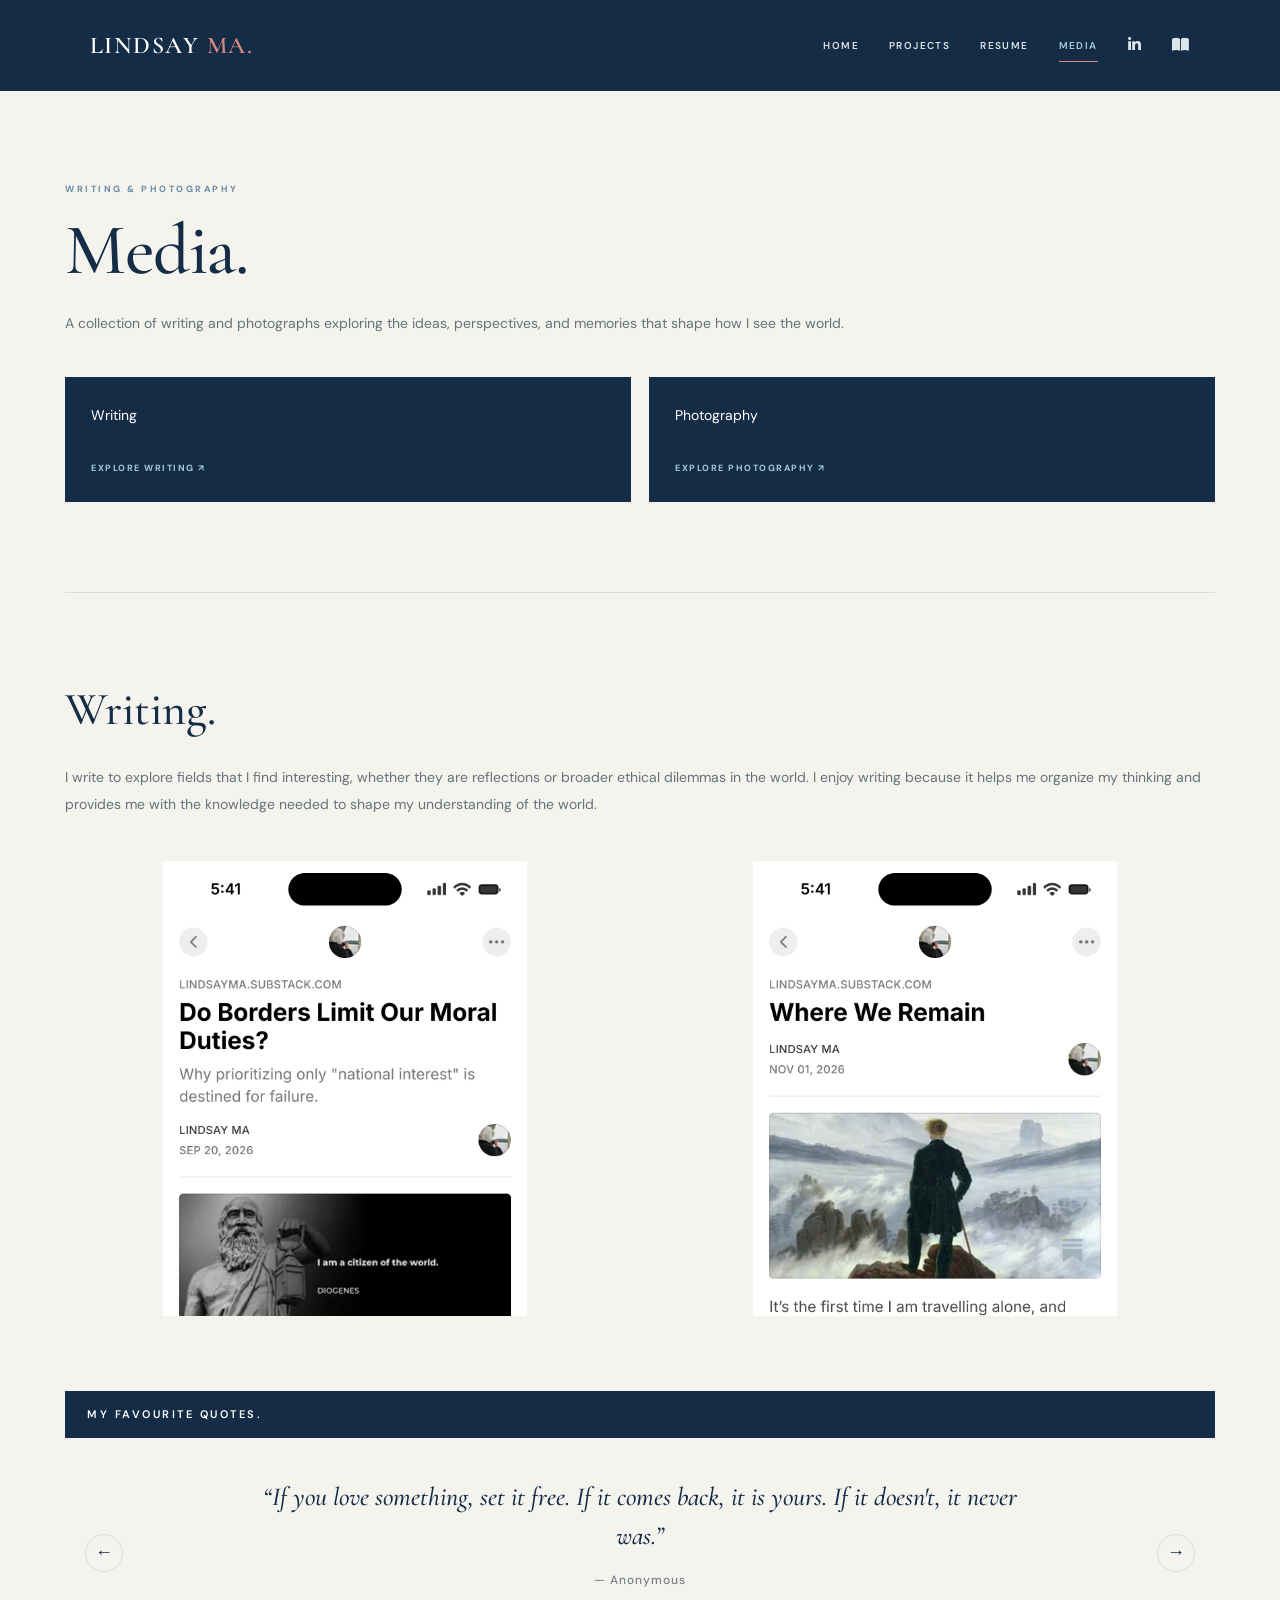
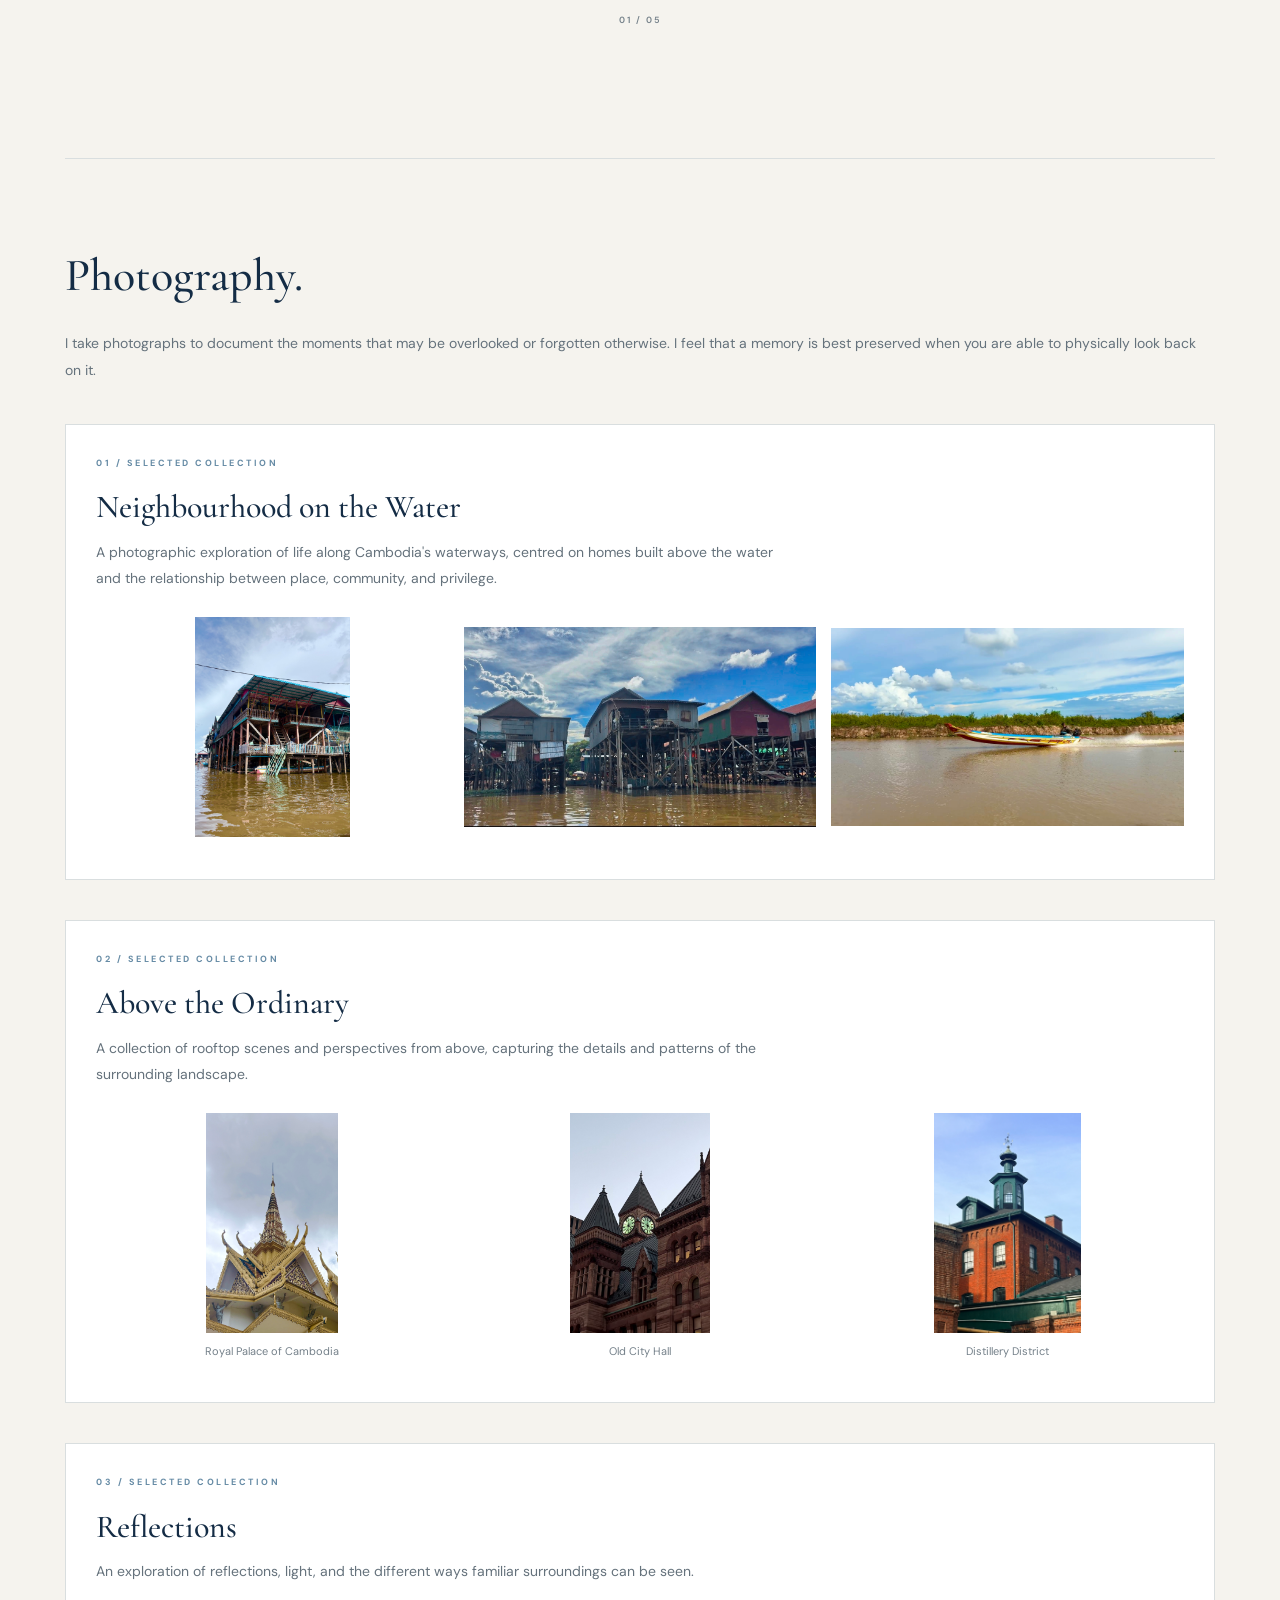
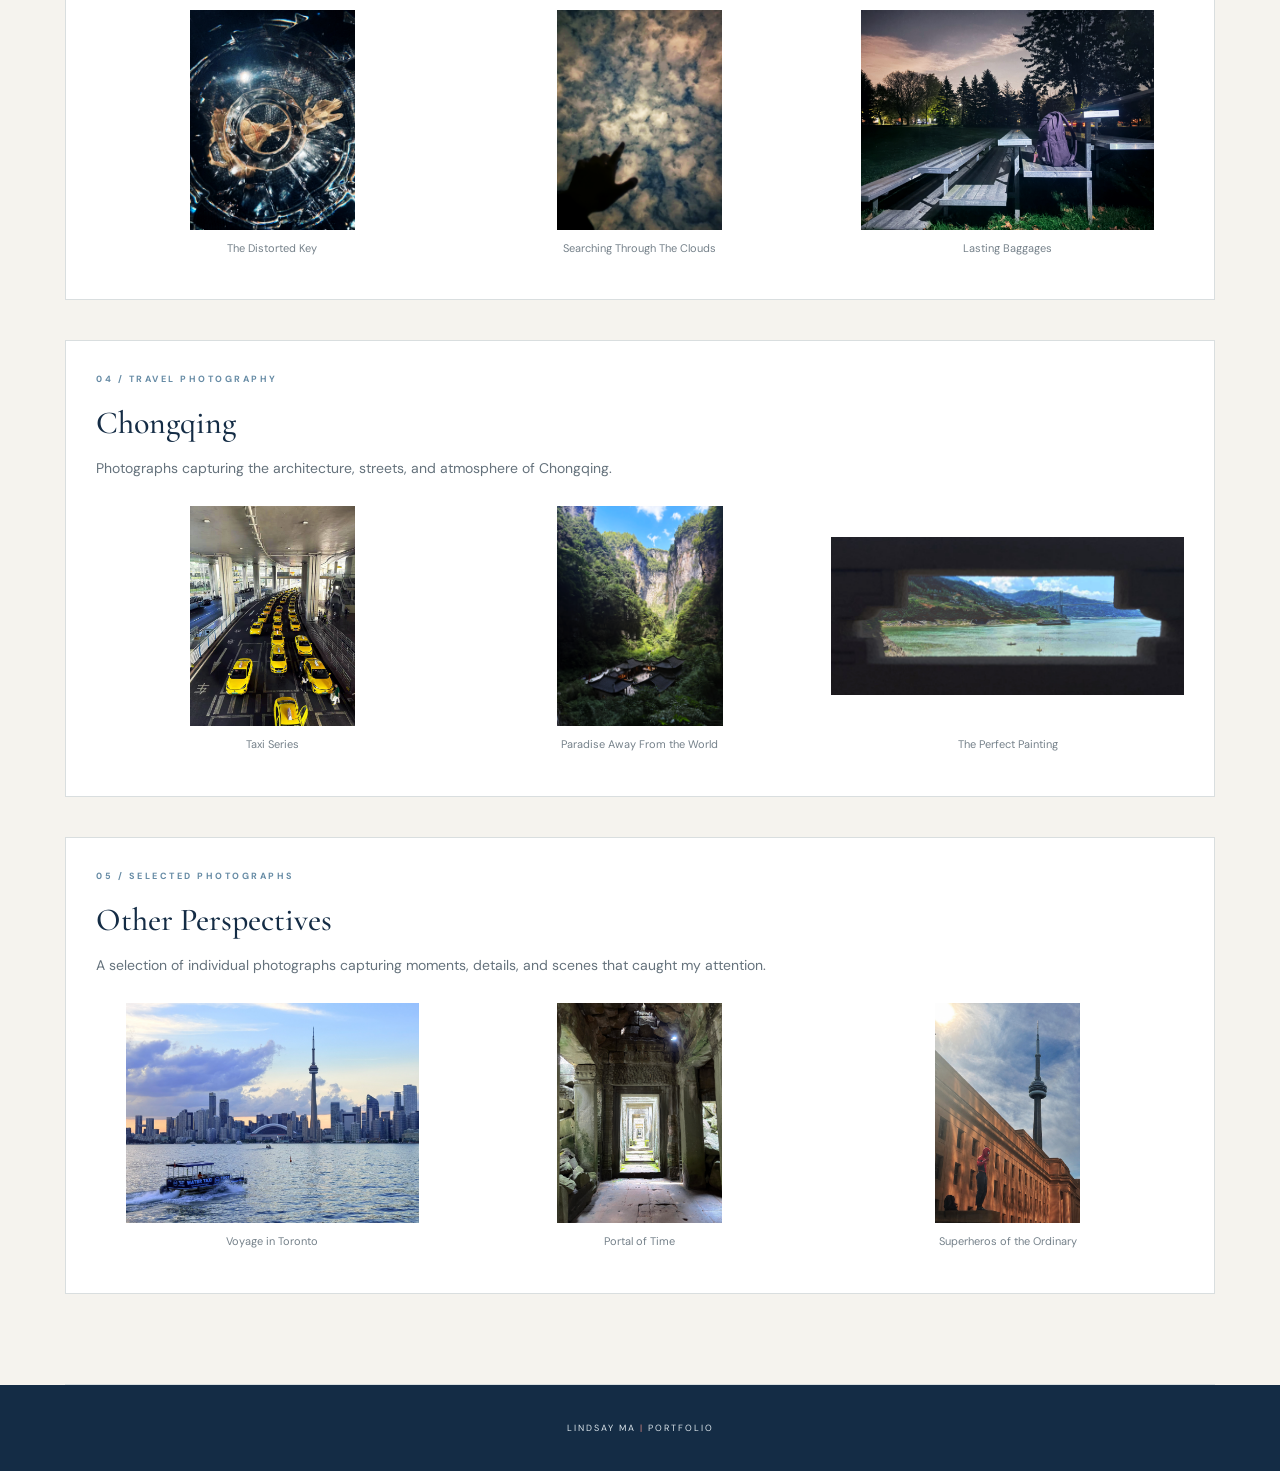
==== media.html @ 2d9e7520 "Update media.html" ====
<!DOCTYPE html>
<html lang="en">
<head>
    <meta charset="UTF-8">
    <meta name="viewport" content="width=device-width, initial-scale=1.0">
    <title>Lindsay Ma | Media</title>
    <link rel="stylesheet" href="style.css">
    <link rel="stylesheet" href="https://cdnjs.cloudflare.com/ajax/libs/font-awesome/6.5.2/css/all.min.css">
</head>

<body>

    <header class="site-header">
        <a class="wordmark" href="index.html">
            LINDSAY <span>MA.</span>
        </a>

        <nav>
            <a href="index.html">Home</a>
            <a href="projects.html">Projects</a>
            <a href="resume.html">Resume</a>
            <a href="media.html" class="active">Media</a>

            <a href="https://www.linkedin.com/in/lindsayma/"
               target="_blank" rel="noopener noreferrer"
               class="social-icon" aria-label="LinkedIn">
                <i class="fa-brands fa-linkedin-in"></i>
            </a>

            <a href="https://lindsayma.substack.com"
               target="_blank" rel="noopener noreferrer"
               class="social-icon" aria-label="Substack">
                <i class="fa-solid fa-book-open"></i>
            </a>
        </nav>
    </header>

    <main>

        <!-- MEDIA INTRODUCTION -->
        <section class="section">
            <p class="eyebrow">WRITING & PHOTOGRAPHY</p>
            <h1>Media.</h1>
            <p>
                A collection of writing and photographs exploring
                the ideas, perspectives, and memories that shape
                how I see the world.
            </p>

            <div class="project-navigation">

                <a href="#writing" class="project-nav-button">
                    Writing
                    <span>EXPLORE WRITING ↗</span>
                </a>

                <a href="#photography" class="project-nav-button">
                    Photography
                    <span>EXPLORE PHOTOGRAPHY ↗</span>
                </a>

            </div>
        </section>

        <!-- WRITING -->
        <section class="section" id="writing">

            <h2>Writing.</h2>
            <p>
                I write to explore fields that I find interesting, whether they are reflections or broader ethical dilemmas in the world. 
                I enjoy writing because it helps me organize my thinking and provides me with the knowledge needed to shape my understanding
                of the world. 
            </p>

            <div class="writing-grid">

                <a href="https://lindsayma.substack.com/p/do-borders-limit-our-moral-duties"
                   class="writing-card"
                   target="_blank"
                   rel="noopener noreferrer">

                    <img src="borders-preview.jpg"
                         alt="Do Borders Limit Our Moral Duties? Substack preview">

                </a>

                <a href="https://lindsayma.substack.com/p/where-we-remain"
                   class="writing-card"
                   target="_blank"
                   rel="noopener noreferrer">

                    <img src="where-we-remain-preview.jpg"
                         alt="Where We Remain Substack preview">

                </a>

            </div>

            <!-- FAVOURITE QUOTES -->
            <div class="quotes-section">

                <div class="quotes-heading">
                    <h3>My favourite quotes.</h3>
                </div>

                <div class="quote-carousel">

                    <button class="quote-arrow" id="prevQuote"
                            aria-label="Previous quote">
                        &#8592;
                    </button>

                    <div class="quote-content">

                        <p class="quote-text" id="quoteText">
                            “If you love something, set it free. If it comes back,
                            it is yours. If it doesn't, it never was.”
                        </p>

                        <p class="quote-author" id="quoteAuthor">
                            — Anonymous
                        </p>

                        <p class="quote-counter" id="quoteCounter">
                            01 / 05
                        </p>

                    </div>

                    <button class="quote-arrow" id="nextQuote"
                            aria-label="Next quote">
                        &#8594;
                    </button>

                </div>

            </div>

        </section>

        <!-- PHOTOGRAPHY -->
        <section class="section" id="photography">

            <h2>Photography.</h2>

            <p>
                I take photographs to document the moments that may be overlooked or forgotten otherwise.
                I feel that a memory is best preserved when you are able to physically look back on it.
            </p>

            <!-- CAMBODIA -->
            <div class="photo-feature">

                <div class="photo-feature-info">
                    <p class="eyebrow">01 / SELECTED COLLECTION</p>
                    <h3>Neighbourhood on the Water</h3>
                    <p>
                        A photographic exploration of life along Cambodia's
                        waterways, centred on homes built above the water and
                        the relationship between place, community, and privilege.
                    </p>
                </div>

                <div class="photo-gallery">
                    <img src="image1.jpg" alt="Cambodia photograph 1">
                    <img src="image2.jpg" alt="Cambodia photograph 2">
                    <img src="image3.jpg" alt="Cambodia photograph 3">
                    <img src="image4.jpg" alt="Cambodia photograph 4">
                </div>

            </div>

            <!-- ROOFTOPS -->
            <div class="photo-feature">

                <div class="photo-feature-info">
                    <p class="eyebrow">02 / SELECTED COLLECTION</p>
                    <h3>Above the Ordinary</h3>
                    <p>
                        A collection of rooftop scenes and perspectives from above,
                        capturing the details and patterns of the surrounding landscape.
                    </p>
                </div>

                <div class="photo-gallery">

                    <div class="photo-item">
                        <img src="image5.jpg" alt="Rooftop photograph 1">
                        <p class="photo-caption">Royal Palace of Cambodia</p>
                    </div>

                    <div class="photo-item">
                        <img src="image6.jpg" alt="Rooftop photograph 2">
                        <p class="photo-caption">Old City Hall</p>
                    </div>

                    <div class="photo-item">
                        <img src="image7.jpg" alt="Rooftop photograph 3">
                        <p class="photo-caption">Distillery District</p>
                    </div>

                </div>
            </div>

            <!-- REFLECTIONS -->
            <div class="photo-feature">

                <div class="photo-feature-info">
                    <p class="eyebrow">03 / SELECTED COLLECTION</p>
                    <h3>Reflections</h3>
                    <p>
                        An exploration of reflections, light, and the different
                        ways familiar surroundings can be seen.
                    </p>
                </div>

                <div class="photo-gallery">

                    <div class="photo-item">
                        <img src="image8.jpg" alt="Reflection photograph 1">
                        <p class="photo-caption">The Distorted Key</p>
                    </div>

                    <div class="photo-item">
                        <img src="image9.jpg" alt="Reflection photograph 2">
                        <p class="photo-caption">Searching Through The Clouds</p>
                    </div>

                    <div class="photo-item">
                        <img src="image10.jpg" alt="Reflection photograph 3">
                        <p class="photo-caption">Lasting Baggages</p>
                    </div>

                    <div class="photo-item">
                        <img src="image11.jpg" alt="Reflection photograph 4">
                        <p class="photo-caption">A Lasting Effect</p>
                    </div>

                </div>
            </div>

            <!-- CHONGQING -->
            <div class="photo-feature">

                <div class="photo-feature-info">
                    <p class="eyebrow">04 / TRAVEL PHOTOGRAPHY</p>
                    <h3>Chongqing</h3>
                    <p>
                        Photographs capturing the architecture, streets,
                        and atmosphere of Chongqing.
                    </p>
                </div>

                <div class="photo-gallery">

                    <div class="photo-item">
                        <img src="image12.jpg" alt="Chongqing photograph 1">
                        <p class="photo-caption">Taxi Series</p>
                    </div>

                    <div class="photo-item">
                        <img src="image13.jpg" alt="Chongqing photograph 2">
                        <p class="photo-caption">Paradise Away From the World</p>
                    </div>

                    <div class="photo-item">
                        <img src="image14.jpg" alt="Chongqing photograph 3">
                        <p class="photo-caption">The Perfect Painting</p>
                    </div>

                    <div class="photo-item">
                        <img src="image15.jpg" alt="Chongqing photograph 4">
                        <p class="photo-caption">Path of Life</p>
                    </div>

                    <div class="photo-item">
                        <img src="image16.jpg" alt="Chongqing photograph 5">
                        <p class="photo-caption">Bridge of Memories</p>
                    </div>

                    <div class="photo-item">
                        <img src="image17.jpg" alt="Chongqing photograph 6">
                        <p class="photo-caption">Staircase of the past</p>
                    </div>

                    <div class="photo-item">
                        <img src="image18.jpg" alt="Chongqing photograph 7">
                        <p class="photo-caption">A Lonely Raft</p>
                    </div>

                </div>
            </div>

            <!-- OTHER PHOTOGRAPHS -->
            <div class="photo-feature">

                <div class="photo-feature-info">
                    <p class="eyebrow">05 / SELECTED PHOTOGRAPHS</p>
                    <h3>Other Perspectives</h3>
                    <p>
                        A selection of individual photographs capturing
                        moments, details, and scenes that caught my attention.
                    </p>
                </div>

                <div class="photo-gallery">

                    <div class="photo-item">
                        <img src="image19.jpg" alt="Selected photograph 1">
                        <p class="photo-caption">Voyage in Toronto</p>
                    </div>

                    <div class="photo-item">
                        <img src="image22.jpg" alt="Selected photograph 2">
                        <p class="photo-caption">Portal of Time</p>
                    </div>

                    <div class="photo-item">
                        <img src="image21.jpg" alt="Selected photograph 3">
                        <p class="photo-caption">Superheros of the Ordinary</p>
                    </div>

                    <div class="photo-item">
                        <img src="image20.jpg" alt="Selected photograph 4">
                        <p class="photo-caption">Nights in Tianjin</p>
                    </div>

                    <div class="photo-item">
                        <img src="image24.jpg" alt="Selected photograph 5">
                        <p class="photo-caption">Travelling Through the Times</p>
                    </div>

                    <div class="photo-item">
                        <img src="image23.jpg" alt="Selected photograph 6">
                        <p class="photo-caption">Geese Trio</p>
                    </div>

                </div>
            </div>

        </section>

    </main>

    <footer>
        <p>LINDSAY MA <span> | </span> PORTFOLIO</p>
    </footer>

    <!-- QUOTE CAROUSEL SCRIPT -->
    <script>
    document.addEventListener("DOMContentLoaded", function () {

        const quotes = [
            {
                text: "“If you love something, set it free. If it comes back, it is yours. If it doesn't, it never was.”",
                author: "Anonymous"
            },
            {
                text: "“And once the storm is over, you won't remember how you made it through, how you managed to survive. You won't even be sure, in fact, whether the storm is really over. But one thing is certain. When you come out of the storm, you won't be the same person who walked in. That's what this storm's all about.”",
                author: "Haruki Murakami, Kafka on the Shore"
            },
            {
                text: "“In the midst of winter, I found there was, within me, an invincible summer.”",
                author: "Albert Camus, Return to Tipasa"
            },
            {
                text: "“It is not death that a man should fear, but he should fear never beginning to live.”",
                author: "George Long, The Philosophy of Antoninus"
            },
            {
                text: "“Had he not read so many books, had he not seen the wider world, he might have been like his father and brother—content to toil and live quietly on this land, perhaps even feeling satisfied and happy.”",
                author: "Lu Yao, The Ordinary World"
            }
        ];

        let currentQuote = 0;

        const quoteText = document.getElementById("quoteText");
        const quoteAuthor = document.getElementById("quoteAuthor");
        const quoteCounter = document.getElementById("quoteCounter");

        const prevButton = document.getElementById("prevQuote");
        const nextButton = document.getElementById("nextQuote");

        function showQuote() {
            quoteText.textContent = quotes[currentQuote].text;
            quoteAuthor.textContent = "— " + quotes[currentQuote].author;

            quoteCounter.textContent =
                String(currentQuote + 1).padStart(2, "0") +
                " / " +
                String(quotes.length).padStart(2, "0");
        }

        prevButton.addEventListener("click", function () {
            currentQuote = (currentQuote - 1 + quotes.length) % quotes.length;
            showQuote();
        });

        nextButton.addEventListener("click", function () {
            currentQuote = (currentQuote + 1) % quotes.length;
            showQuote();
        });

        showQuote();

    });
    </script>

</body>
</html>
---- style.css ----
/* FONTS */
@import url('https://fonts.googleapis.com/css2?family=Cormorant+Garamond:wght@400;500;600&family=DM+Sans:wght@400;500;600;700&display=swap');

/* =========================================
   LINDSAY MA — PERSONAL PORTFOLIO
   Editorial coastal colour palette
========================================= */

/* COLOUR PALETTE */
:root {
    --navy: #142c45;
    --navy-light: #203e59;
    --azure: #a9c9dc;
    --azure-light: #e5eff4;
    --coral: #d98783;
    --coral-light: #f3e3df;

    --ivory: #f5f3ee;
    --paper: #ffffff;
    --text: #293744;
    --muted: #75818a;
    --line: #d9dedf;

    --heading-font: "Cormorant Garamond", Georgia, serif;
    --body-font: "DM Sans", Arial, sans-serif;
}

/* =========================================
   GENERAL
========================================= */

* {
    box-sizing: border-box;
}

html {
    scroll-behavior: smooth;
}

body {
    margin: 0;
    background: var(--ivory);
    color: var(--text);
    font-family: var(--body-font);
    font-size: 14px;
    line-height: 1.8;
    -webkit-font-smoothing: antialiased;
}

a {
    color: inherit;
    text-decoration: none;
}

img {
    max-width: 100%;
}

h1,
h2,
h3,
h4 {
    color: var(--navy);
    font-family: var(--heading-font);
    font-weight: 500;
}

p {
    margin-top: 0;
}

/* =========================================
   HEADER & NAVIGATION
========================================= */

.site-header {
    width: 100%;
    padding: 24px 7%;
    display: flex;
    justify-content: space-between;
    align-items: center;
    gap: 30px;
    background: var(--navy);
    color: var(--paper);
}

.wordmark {
    font-family: var(--heading-font);
    font-size: 24px;
    font-weight: 600;
    letter-spacing: 1.5px;
    white-space: nowrap;
}

.wordmark span {
    color: var(--coral);
}

nav {
    display: flex;
    align-items: center;
    flex-wrap: wrap;
    gap: 30px;
}

nav > a {
    position: relative;
    color: #dce5eb;
    font-size: 10px;
    font-weight: 600;
    letter-spacing: 1.4px;
    text-transform: uppercase;
    transition: color 0.2s ease;
}

nav > a:not(.social-icon)::after {
    content: "";
    position: absolute;
    left: 0;
    bottom: -7px;
    width: 0;
    height: 1px;
    background: var(--coral);
    transition: width 0.25s ease;
}

nav > a:hover,
nav > a.active {
    color: var(--azure);
}

nav > a:hover::after,
nav > a.active::after {
    width: 100%;
}

/* HEADER SOCIAL ICONS */

nav .social-icon {
    color: #dce5eb;
    font-size: 15px;
    transition: color 0.2s ease;
}

nav .social-icon:hover {
    color: var(--coral);
}

/* =========================================
   MAIN CONTENT
========================================= */

main {
    width: 100%;
    max-width: 1400px;
    margin: 0 auto;
    padding: 0 65px;
}

.section {
    padding: 90px 0;
    border-bottom: 1px solid var(--line);
    scroll-margin-top: 25px;
}

.eyebrow {
    margin-bottom: 17px;
    color: #668ba5;
    font-family: var(--body-font);
    font-size: 9px;
    font-weight: 700;
    letter-spacing: 2.5px;
    text-transform: uppercase;
}

h1 {
    margin: 0 0 22px;
    font-size: clamp(48px, 6vw, 72px);
    line-height: 1.02;
    letter-spacing: -1.5px;
}

h2 {
    margin: 0 0 28px;
    font-size: clamp(35px, 4vw, 46px);
    line-height: 1.15;
}

h3 {
    margin-top: 0;
    font-size: 29px;
    line-height: 1.2;
}

h4 {
    margin: 0 0 10px;
    font-size: 22px;
}

/* FULL-WIDTH SECTION PARAGRAPHS */

.section > p:not(.eyebrow) {
    max-width: none;
    width: 100%;
    color: #65727c;
    line-height: 1.95;
}

/* =========================================
   HOMEPAGE INTRODUCTION
========================================= */

#about {
    padding: 120px 0;
}

.profile-layout {
    display: grid;
    grid-template-columns: 245px 1fr;
    align-items: center;
    gap: 75px;
}

.profile-photo {
    display: block;
    width: 100%;
    max-width: 225px;
    aspect-ratio: 1;
    object-fit: cover;
    border-radius: 50%;
    filter: saturate(85%);
}

.about-copy h1 {
    margin-bottom: 20px;
}

.about-copy p:not(.eyebrow) {
    max-width: 100%;
    color: #65727c;
    font-size: 14px;
    line-height: 2;
}

/* SOCIAL LINKS */

.social-links {
    display: flex;
    flex-wrap: wrap;
    gap: 28px;
    margin-top: 30px;
    font-size: 10px;
    font-weight: 700;
    letter-spacing: 1.2px;
    text-transform: uppercase;
}

.social-links a {
    padding-bottom: 5px;
    border-bottom: 1px solid var(--coral);
    transition: color 0.2s ease;
}

.social-links a:hover {
    color: #b96865;
}

/* =========================================
   HOMEPAGE EXPLORE SECTION
========================================= */

.explore-section {
    padding: 75px 0 110px;
}

.explore-section h2 {
    margin-bottom: 38px;
}

.explore-grid {
    display: grid;
    grid-template-columns: repeat(3, minmax(0, 1fr));
    gap: 20px;
}

.explore-card {
    display: flex;
    flex-direction: column;
    min-height: 235px;
    padding: 30px;
    background: var(--paper);
    border-top: 3px solid var(--azure);
    transition: transform 0.25s ease,
                border-color 0.25s ease;
}

.explore-card:hover {
    transform: translateY(-5px);
    border-color: var(--coral);
}

.card-number {
    color: #7899ad;
    font-size: 10px;
    font-weight: 700;
    letter-spacing: 1.5px;
}

.explore-card h3 {
    margin: 20px 0 10px;
    font-size: 29px;
}

.explore-card p {
    margin: 0;
    color: var(--muted);
    font-size: 12px;
    line-height: 1.9;
}

.explore-link {
    display: inline-block;
    margin-top: auto;
    padding-top: 22px;
    color: #668ba5;
    font-size: 9px;
    font-weight: 700;
    letter-spacing: 1.5px;
    text-transform: uppercase;
}

.explore-link span {
    margin-left: 6px;
}

/* =========================================
   ENTRIES & EXPERIENCE
========================================= */

.subheading {
    margin: 55px 0 20px;
    color: #668ba5;
    font-family: var(--body-font);
    font-size: 10px;
    font-weight: 700;
    letter-spacing: 2px;
    text-transform: uppercase;
}

.entry {
    display: grid;
    grid-template-columns: 205px 1fr;
    gap: 45px;
    padding: 28px 0;
    border-top: 1px solid var(--line);
}

.entry-meta {
    color: var(--muted);
    font-size: 11px;
    line-height: 1.9;
}

.entry-meta span {
    display: block;
    margin-top: 6px;
    color: var(--navy);
    font-weight: 600;
}

.entry p {
    max-width: 680px;
    margin-bottom: 0;
    color: #64717b;
    font-size: 13px;
    line-height: 1.95;
}

.gold-text {
    color: #668ba5;
}

/* =========================================
   SIMPLE LISTS
========================================= */

.simple-list > div {
    display: grid;
    grid-template-columns: 145px 1fr;
    gap: 30px;
    padding: 22px 0;
    border-top: 1px solid var(--line);
}

.simple-list span {
    padding-top: 4px;
    color: #668ba5;
    font-size: 11px;
    letter-spacing: 0.5px;
}

.simple-list p {
    margin: 0;
    color: #414f5b;
    font-size: 14px;
}

/* =========================================
   WRITING & SUBSTACK
========================================= */

.writing-grid {
    display: grid;
    grid-template-columns: repeat(2, minmax(0, 1fr));
    gap: 30px;
    margin-top: 42px;
}

.writing-card {
    display: block;
    overflow: hidden;
    background: transparent;
    border: none;
    box-shadow: none;
    transition: transform 0.25s ease;
}

.writing-card:hover {
    transform: translateY(-4px);
}

/* SMALLER, CENTRED SUBSTACK PREVIEW IMAGES */

.writing-card img {
    display: block;
    width: 65%;
    height: auto;
    max-height: none;
    margin: 0 auto;
    aspect-ratio: auto;
    object-fit: initial;
    border: none;
    box-shadow: none;
}

/* =========================================
   PHOTOGRAPHY COLLECTIONS
========================================= */

/* LARGE BOX AROUND EACH COLLECTION */

.photo-feature {
    display: flex;
    flex-direction: column;
    gap: 25px;
    margin-top: 40px;
    padding: 30px;
    background: var(--paper);
    border: 1px solid var(--line);
}

.photo-feature-info {
    max-width: 750px;
}

.photo-feature-info h3 {
    margin: 8px 0 12px;
    font-size: 32px;
}

.photo-feature-info p:last-child {
    max-width: 680px;
    margin-bottom: 0;
    color: #65727c;
    line-height: 1.9;
}

/* HORIZONTAL PHOTO GALLERIES */

.photo-gallery {
    display: flex;
    flex-direction: row;
    flex-wrap: nowrap;
    align-items: flex-start;
    gap: 15px;
    width: 100%;
    min-width: 0;
    overflow-x: auto;
    overflow-y: hidden;
    padding: 0 0 12px;
    -webkit-overflow-scrolling: touch;
    overscroll-behavior-x: contain;
}

/* PHOTOS WITHOUT CAPTIONS */

.photo-gallery > img {
    display: block;
    flex: 0 0 calc((100% - 30px) / 3);
    width: calc((100% - 30px) / 3);
    height: 220px;
    max-width: none;
    object-fit: contain;
    background: transparent;
    border: none;
    box-shadow: none;
}

/* INDIVIDUAL PHOTOS WITH CAPTIONS */

.photo-item {
    display: flex;
    flex-direction: column;
    flex: 0 0 calc((100% - 30px) / 3);
    min-width: 0;
    gap: 10px;
    padding: 0;
    margin: 0;
    background: transparent;
    border: none;
    box-shadow: none;
}

.photo-item img {
    display: block;
    width: 100%;
    height: 220px;
    max-width: none;
    object-fit: contain;
    background: transparent;
    border: none;
    box-shadow: none;
}

.photo-caption {
    margin: 0;
    padding: 0;
    color: var(--muted);
    font-family: var(--body-font);
    font-size: 11px;
    line-height: 1.6;
    text-align: center;
}

/* GALLERY SCROLLBAR */

.photo-gallery::-webkit-scrollbar {
    height: 5px;
}

.photo-gallery::-webkit-scrollbar-thumb {
    background: var(--azure);
    border-radius: 10px;
}

.photo-gallery::-webkit-scrollbar-track {
    background: transparent;
}

/* TABLET */

@media (max-width: 750px) {

    .photo-gallery > img,
    .photo-item img {
        height: 180px;
    }
}

/* SMALL PHONES */

@media (max-width: 450px) {

    .photo-feature-info h3 {
        font-size: 27px;
    }

    .photo-gallery > img,
    .photo-item img {
        height: 145px;
    }
}

/* =========================================
   RESUME ACCORDION
========================================= */

.resume-accordion {
    display: flex;
    flex-direction: column;
    gap: 12px;
    padding-top: 20px;
}

.resume-item {
    overflow: hidden;
    background: var(--paper);
    border: 1px solid var(--line);
    transition: border-color 0.2s ease;
}

.resume-item:hover,
.resume-item[open] {
    border-color: var(--azure);
}

.resume-item summary {
    display: flex;
    align-items: center;
    gap: 25px;
    padding: 30px;
    cursor: pointer;
    list-style: none;
}

.resume-item summary::-webkit-details-marker {
    display: none;
}

.resume-number {
    color: #7899ad;
    font-size: 11px;
    font-weight: 700;
    letter-spacing: 1.5px;
}

.resume-heading {
    flex: 1;
    color: var(--navy);
    font-family: var(--heading-font);
    font-size: 27px;
    font-weight: 500;
}

.resume-toggle {
    display: flex;
    align-items: center;
    justify-content: center;
    width: 34px;
    height: 34px;
    border: 1px solid var(--line);
    border-radius: 50%;
    color: var(--navy);
    font-size: 21px;
    font-weight: 300;
    transition: transform 0.25s ease,
                background 0.2s ease;
}

.resume-item[open] .resume-toggle {
    transform: rotate(45deg);
    background: var(--azure-light);
}

.resume-content {
    padding: 0 30px 25px;
}

.resume-content .entry:first-child {
    border-top: 1px solid var(--line);
}

/* =========================================
   ECO SENTIER
========================================= */

.eco-section {
    padding-bottom: 140px;
}

.eco-image-grid {
    display: grid;
    grid-template-columns: repeat(2, minmax(0, 1fr));
    align-items: start;
    gap: 20px;
    width: 100%;
    max-width: 850px;
    margin: 35px auto 55px;
}

.eco-image-right {
    display: flex;
    flex-direction: column;
    gap: 15px;
    min-width: 0;
}

.eco-image-slot {
    width: 100%;
    height: auto;
    overflow: visible;
}

.eco-image-slot img {
    display: block;
    width: 100%;
    height: auto;
    max-width: 100%;
}

.eco-section .eco-subsection,
#magna-pitch .eco-subsection {
    border-top: none;
}

/* ECO SENTIER INSTAGRAM BUTTON */

.eco-instagram-button {
    display: flex;
    align-items: center;
    gap: 15px;
    width: 100%;
    padding: 14px 17px;
    background: var(--navy);
    color: var(--paper);
    border: 1px solid var(--navy);
    transition: background 0.2s ease;
}

.eco-instagram-button:hover {
    background: var(--navy-light);
}

.eco-instagram-button img {
    flex-shrink: 0;
    width: 48px;
    height: 48px;
    border-radius: 50%;
    object-fit: cover;
}

.instagram-button-text {
    display: flex;
    flex-direction: column;
    gap: 2px;
}

.instagram-button-text strong {
    font-size: 12px;
    font-weight: 600;
}

.instagram-button-text small {
    color: #c6d6e0;
    font-size: 10px;
}

.instagram-arrow {
    margin-left: auto;
    color: var(--coral);
    font-size: 20px;
}

/* =========================================
   PROJECT NAVIGATION
========================================= */

.project-navigation {
    display: grid;
    grid-template-columns: repeat(2, minmax(0, 1fr));
    gap: 18px;
    margin-top: 40px;
}

.project-nav-button {
    display: flex;
    flex-direction: column;
    justify-content: space-between;
    min-height: 125px;
    padding: 25px;
    background: var(--navy);
    color: var(--paper);
    border: 1px solid var(--navy);
    transition: background 0.25s ease,
                border-color 0.25s ease;
}

.project-nav-button:hover {
    background: var(--navy-light);
    border-color: var(--coral);
}

.project-nav-button span {
    margin-top: 15px;
    color: var(--azure);
    font-size: 9px;
    font-weight: 700;
    letter-spacing: 1.5px;
}

/* =========================================
   PROJECT HIGHLIGHTS
========================================= */

.project-highlight {
    display: flex;
    flex-wrap: wrap;
    align-items: baseline;
    gap: 10px 15px;
    margin-top: 35px;
    padding: 25px 0;
    border-top: 1px solid var(--line);
    border-bottom: 1px solid var(--line);
}

.project-stat {
    color: #668ba5;
    font-family: var(--heading-font);
    font-size: 34px;
}

.project-stat-label {
    margin-right: 25px;
    color: var(--muted);
    font-size: 12px;
}

/* =========================================
   PROJECT PRESENTATION
========================================= */

.presentation-section {
    margin: 45px 0 65px;
}

.presentation-section h3 {
    margin-bottom: 25px;
    font-size: 28px;
}

.presentation-container {
    width: 100%;
    height: 850px;
    background: var(--paper);
    border: 1px solid var(--line);
}

.presentation-frame {
    display: block;
    width: 100%;
    height: 100%;
    border: none;
}

#magna-pitch .presentation-container {
    height: 750px;
}

/* =========================================
   FOOTER
========================================= */

footer {
    width: 100%;
    margin: 0;
    padding: 35px 15px;
    background: var(--navy);
    color: #dce5eb;
    text-align: center;
    font-size: 9px;
    letter-spacing: 2px;
}

footer p {
    margin: 0;
}

footer span {
    color: var(--coral);
}

/* =========================================
   TABLET & MOBILE
========================================= */

@media (max-width: 850px) {

    .site-header {
        padding: 23px 30px;
    }

    nav {
        gap: 18px;
    }

    main {
        padding: 0 35px;
    }

    .profile-layout {
        grid-template-columns: 190px 1fr;
        gap: 40px;
    }

    .explore-grid {
        gap: 12px;
    }

    .explore-card {
        padding: 22px;
    }

    .entry {
        grid-template-columns: 165px 1fr;
        gap: 25px;
    }
}

@media (max-width: 750px) {

    .site-header {
        padding: 24px 25px;
        align-items: flex-start;
        flex-direction: column;
        gap: 20px;
    }

    nav {
        gap: 15px 20px;
    }

    main {
        padding: 0 25px;
    }

    .section {
        padding: 65px 0;
    }

    #about {
        padding: 75px 0;
    }

    .profile-layout {
        grid-template-columns: 130px 1fr;
        gap: 28px;
        align-items: start;
    }

    .profile-photo {
        max-width: 130px;
    }

    h1 {
        font-size: 43px;
    }

    h2 {
        font-size: 34px;
    }

    .entry {
        grid-template-columns: 1fr;
        gap: 10px;
    }

    .simple-list > div {
        grid-template-columns: 100px 1fr;
        gap: 15px;
    }

    .writing-grid,
    .explore-grid {
        grid-template-columns: 1fr;
    }

    .resume-accordion {
        gap: 12px;
    }

    .resume-item summary {
        padding: 24px 20px;
        gap: 15px;
    }

    .resume-heading {
        font-size: 23px;
    }

    .resume-content {
        padding: 0 20px 20px;
    }

    .resume-content .entry {
        grid-template-columns: 1fr;
        gap: 12px;
    }

    .presentation-container {
        height: 600px;
    }
}

/* =========================================
   SMALL PHONES
========================================= */

@media (max-width: 450px) {

    .site-header {
        padding: 22px 20px;
    }

    nav {
        gap: 14px 17px;
    }

    nav > a {
        font-size: 9px;
    }

    main {
        padding: 0 20px;
    }

    .profile-layout {
        grid-template-columns: 1fr;
        gap: 25px;
    }

    .profile-photo {
        max-width: 150px;
    }

    h1 {
        font-size: 42px;
    }

    h2 {
        font-size: 32px;
    }

    .resume-item summary {
        padding: 22px 16px;
    }

    .resume-heading {
        font-size: 20px;
    }

    .resume-content {
        padding: 0 16px 18px;
    }

    .project-stat {
        font-size: 27px;
    }

    .eco-image-grid {
        grid-template-columns: 1fr;
        gap: 12px;
    }

    .eco-image-right {
        gap: 12px;
    }

    .eco-instagram-button {
        gap: 9px;
        padding: 10px;
    }

    .eco-instagram-button img {
        width: 38px;
        height: 38px;
    }

    .project-navigation {
        grid-template-columns: 1fr;
    }

    .photo-feature-info h3 {
        font-size: 27px;
    }
}

/* =========================================
   FAVOURITE QUOTES
========================================= */

.quotes-section {
    margin-top: 75px;
}

.quotes-heading {
    width: 100%;
    padding: 17px 22px;
    background: var(--navy);
}

.quotes-heading h3 {
    margin: 0;
    color: var(--paper);
    font-family: var(--body-font);
    font-size: 11px;
    font-weight: 600;
    letter-spacing: 2.5px;
    text-transform: uppercase;
}

.quote-carousel {
    display: flex;
    align-items: center;
    justify-content: space-between;
    gap: 25px;
    min-height: 230px;
    padding: 35px 20px;
}

.quote-content {
    display: flex;
    flex: 1;
    flex-direction: column;
    align-items: center;
    justify-content: center;
    text-align: center;
}

.quote-text {
    max-width: 780px;
    margin: 0;
    color: var(--navy);
    font-family: var(--heading-font);
    font-size: clamp(19px, 2.2vw, 26px);
    font-weight: 500;
    line-height: 1.5;
    font-style: italic;
}

.quote-author {
    display: block;
    visibility: visible;
    opacity: 1;
    margin: 16px 0 0;
    color: var(--muted);
    font-family: var(--body-font);
    font-size: 12px;
    font-weight: 500;
    letter-spacing: 1px;
    line-height: 1.6;
    text-align: center;
}

.quote-counter {
    margin: 22px 0 0;
    color: var(--muted);
    font-family: var(--body-font);
    font-size: 9px;
    font-weight: 600;
    letter-spacing: 2px;
}

.quote-arrow {
    display: flex;
    flex-shrink: 0;
    align-items: center;
    justify-content: center;
    width: 38px;
    height: 38px;
    padding: 0;
    background: transparent;
    color: var(--navy);
    border: 1px solid var(--line);
    border-radius: 50%;
    font-size: 18px;
    cursor: pointer;
    transition: background 0.2s ease,
                color 0.2s ease,
                border-color 0.2s ease;
}

.quote-arrow:hover {
    background: var(--navy);
    color: var(--paper);
    border-color: var(--navy);
}

/* MOBILE QUOTE LAYOUT */

@media (max-width: 450px) {

    .quotes-section {
        margin-top: 55px;
    }

    .quote-carousel {
        gap: 12px;
        min-height: 210px;
        padding: 25px 0;
    }

    .quote-arrow {
        width: 32px;
        height: 32px;
    }

    .quote-text {
        font-size: 19px;
    }
}

/* =========================================
   FULL-WIDTH TORONTO SKYLINE EXPLORE SECTION
========================================= */

.explore-section {
    position: relative;
    isolation: isolate;

    /* Break completely out of main's padding */
    left: 50%;
    transform: translateX(-50%);
    width: 100vw;
    max-width: none;

    /* Let the cards determine the section height */
    min-height: 0;
    margin: 0;
    padding: 75px 7% 55px;

    /* Use the photo as a background, not an oversized image element */
    background-color: #10283e;
    background-image:
        linear-gradient(
            to bottom,
            rgba(10, 27, 43, 0.02) 0%,
            rgba(10, 27, 43, 0.08) 30%,
            rgba(10, 27, 43, 0.40) 55%,
            rgba(10, 27, 43, 0.82) 78%,
            #10283e 100%
        ),
        url("skyline.jpg");
    background-size: cover;
    background-position: center 45%;
    background-repeat: no-repeat;
}

/* Hide the old image and overlay elements */
.explore-background,
.explore-overlay {
    display: none;
}

/* Content */
.explore-content {
    position: relative;
    z-index: 2;
    width: 100%;
    max-width: 1350px;
    margin: 0 auto;
}

.explore-section .eyebrow {
    color: #ffffff;
}

.explore-section h2 {
    color: #ffffff;
    margin-bottom: 30px;
}

.explore-section .explore-grid {
    margin-top: 30px;
}

.explore-section .explore-card {
    background: #f8f7f4;
}

/* Mobile */
@media (max-width: 750px) {
    .explore-section {
        padding: 65px 7% 45px;
    }

    .explore-section .explore-grid {
        margin-top: 25px;
    }
}
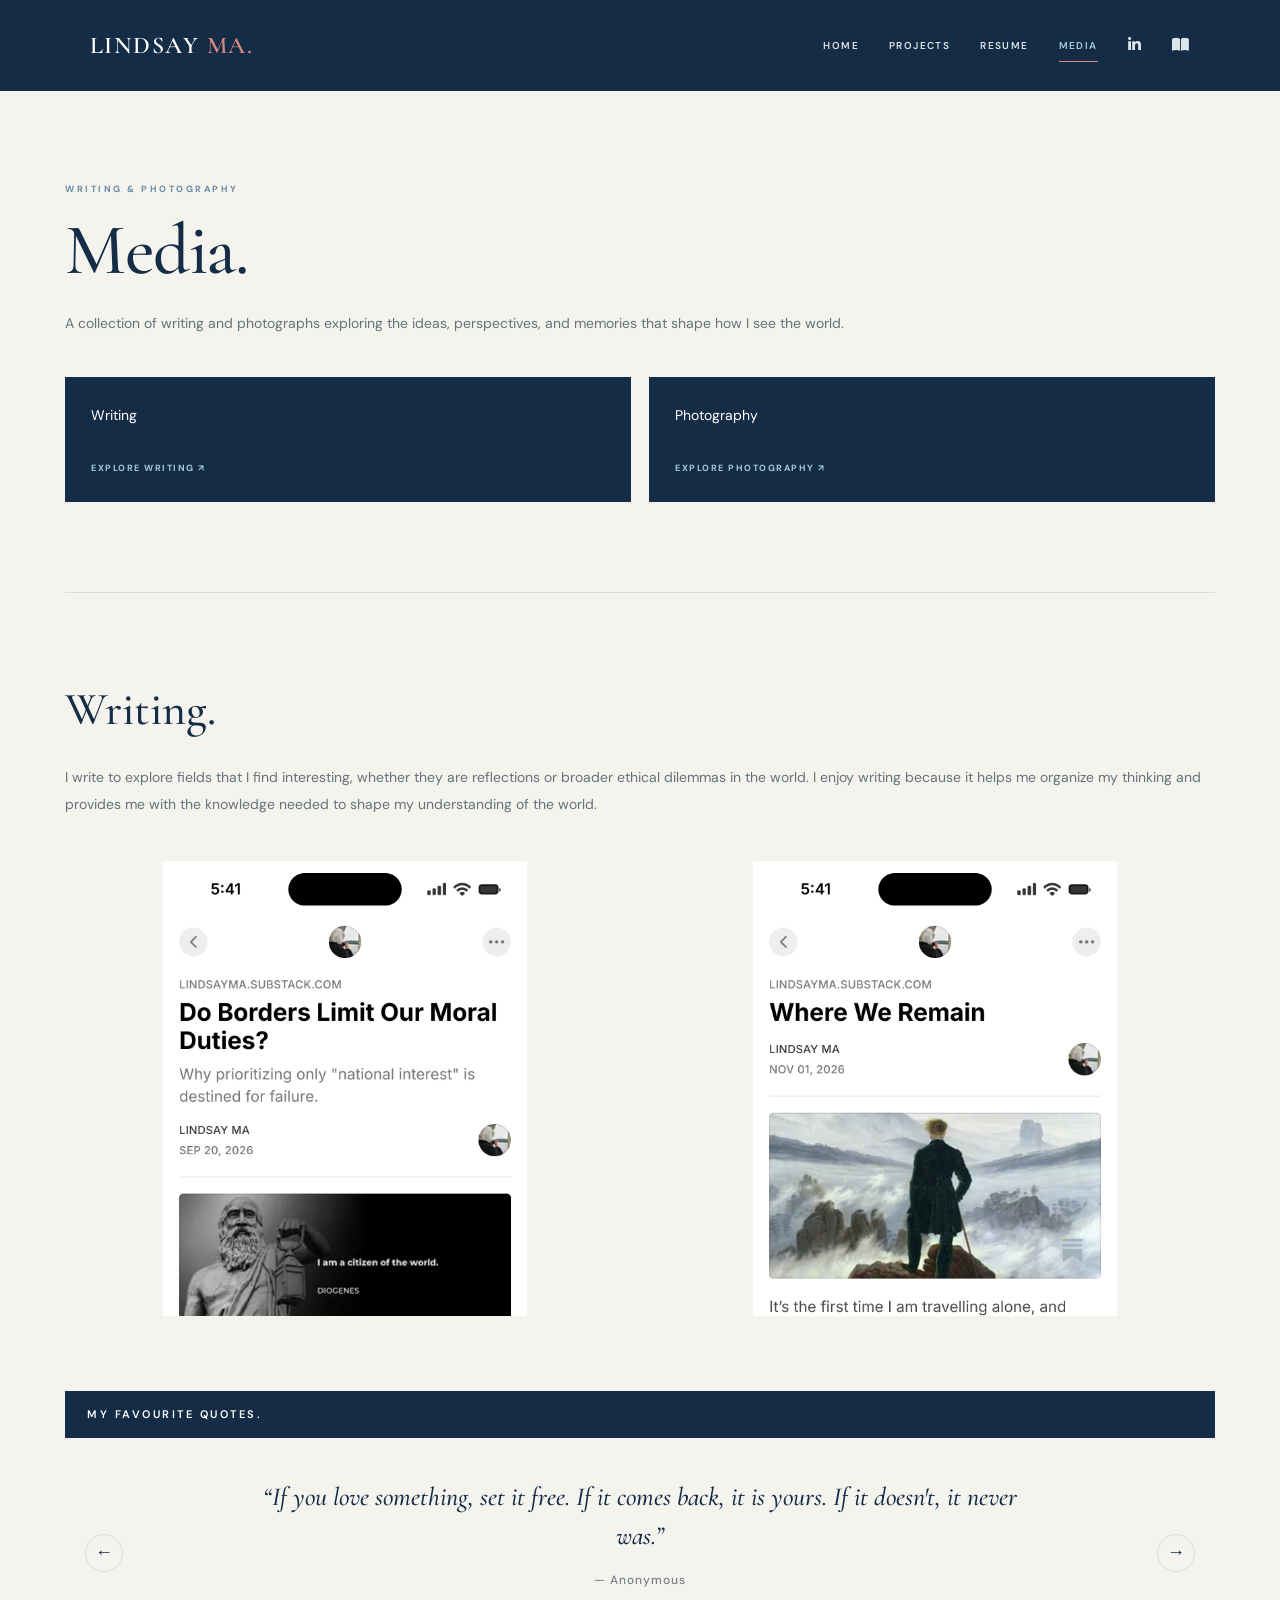
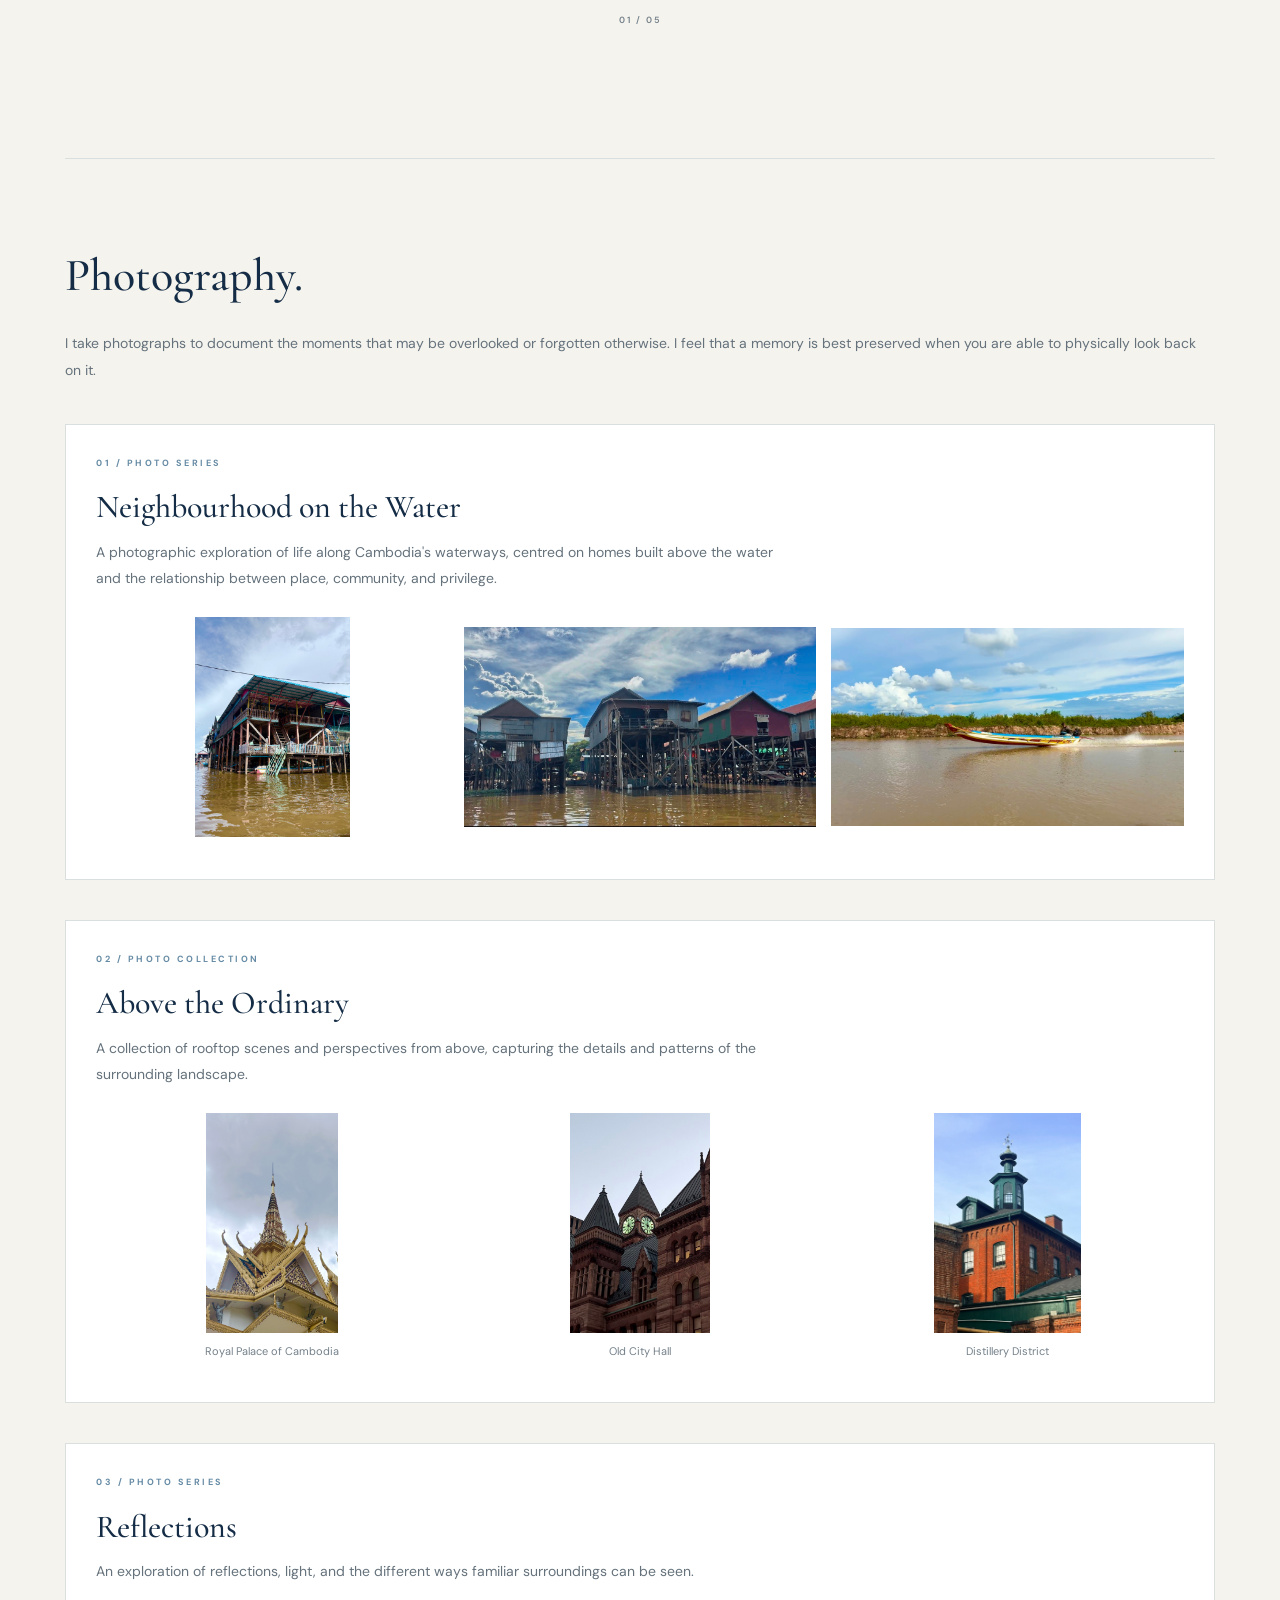
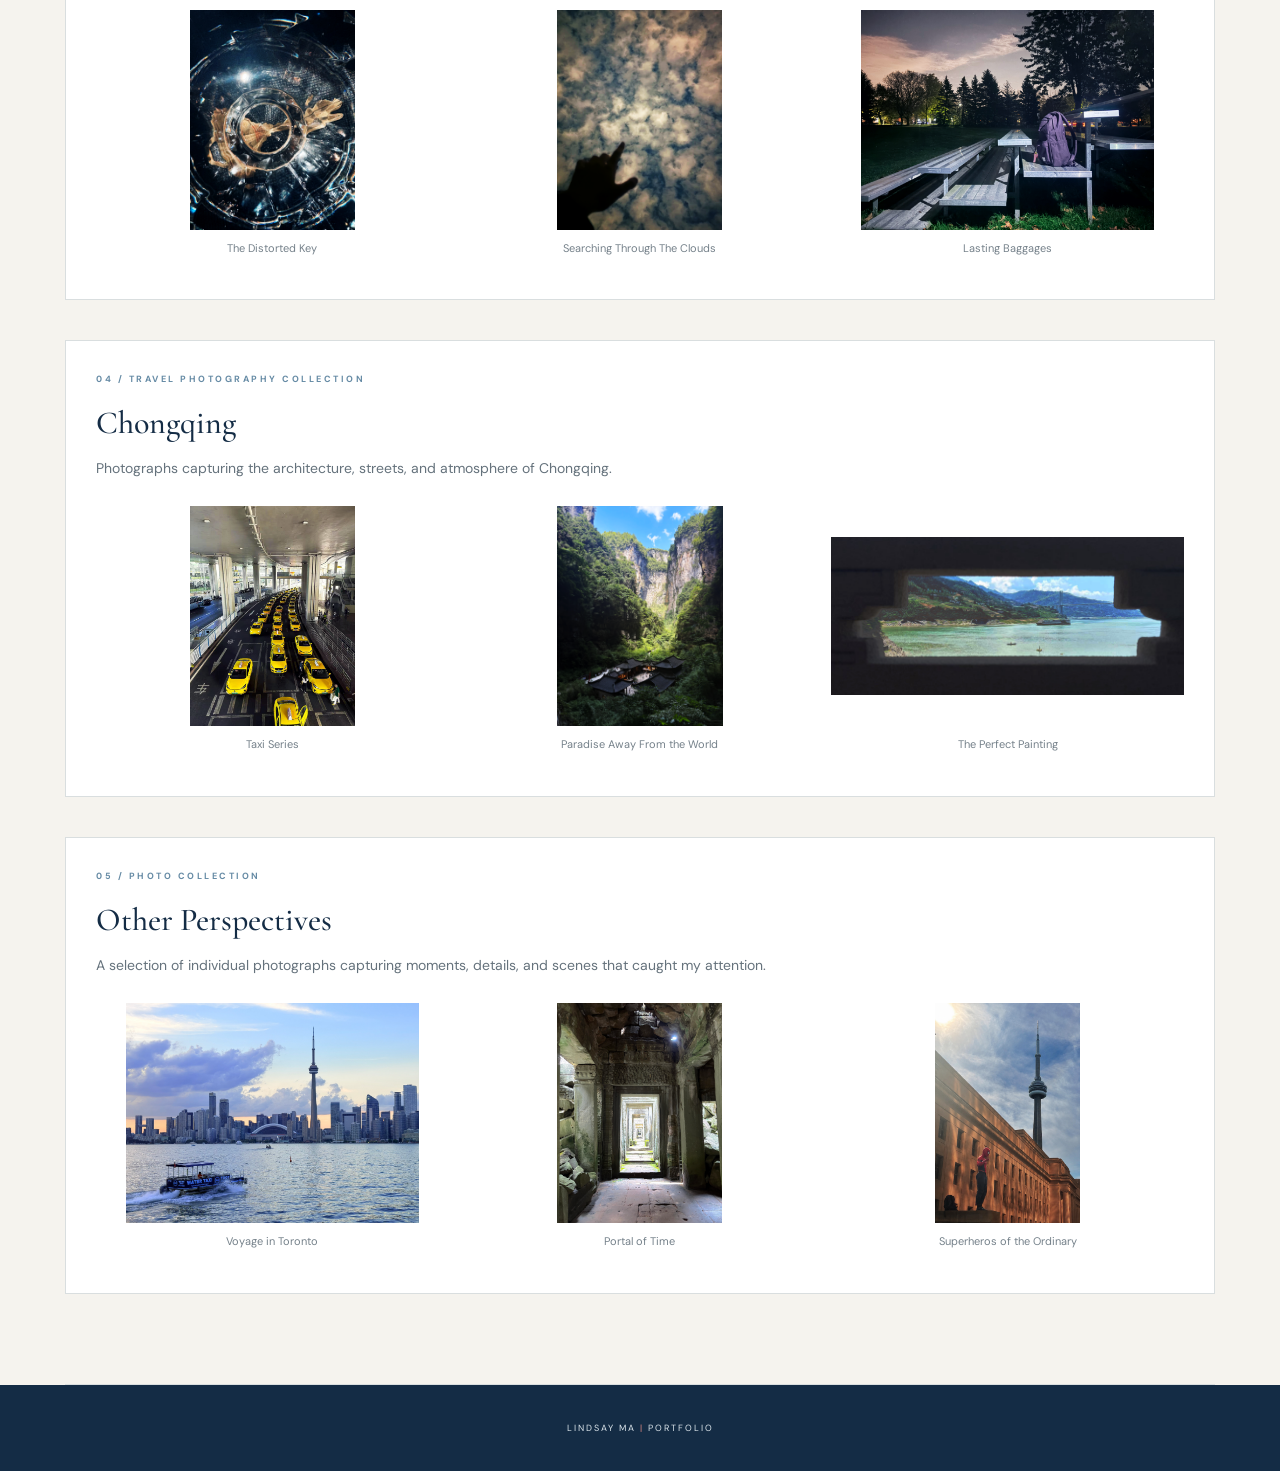
==== commit a74dbd1d: "Update media.html" ====
--- a/media.html
+++ b/media.html
@@ -153,7 +153,7 @@
             <div class="photo-feature">
 
                 <div class="photo-feature-info">
-                    <p class="eyebrow">01 / SELECTED COLLECTION</p>
+                    <p class="eyebrow">01 / PHOTO SERIES </p>
                     <h3>Neighbourhood on the Water</h3>
                     <p>
                         A photographic exploration of life along Cambodia's
@@ -175,7 +175,7 @@
             <div class="photo-feature">
 
                 <div class="photo-feature-info">
-                    <p class="eyebrow">02 / SELECTED COLLECTION</p>
+                    <p class="eyebrow">02 / PHOTO COLLECTION </p>
                     <h3>Above the Ordinary</h3>
                     <p>
                         A collection of rooftop scenes and perspectives from above,
@@ -207,7 +207,7 @@
             <div class="photo-feature">
 
                 <div class="photo-feature-info">
-                    <p class="eyebrow">03 / SELECTED COLLECTION</p>
+                    <p class="eyebrow">03 / PHOTO SERIES </p>
                     <h3>Reflections</h3>
                     <p>
                         An exploration of reflections, light, and the different
@@ -244,7 +244,7 @@
             <div class="photo-feature">
 
                 <div class="photo-feature-info">
-                    <p class="eyebrow">04 / TRAVEL PHOTOGRAPHY</p>
+                    <p class="eyebrow">04 / TRAVEL PHOTOGRAPHY COLLECTION </p>
                     <h3>Chongqing</h3>
                     <p>
                         Photographs capturing the architecture, streets,
@@ -296,7 +296,7 @@
             <div class="photo-feature">
 
                 <div class="photo-feature-info">
-                    <p class="eyebrow">05 / SELECTED PHOTOGRAPHS</p>
+                    <p class="eyebrow">05 / PHOTO COLLECTION </p>
                     <h3>Other Perspectives</h3>
                     <p>
                         A selection of individual photographs capturing
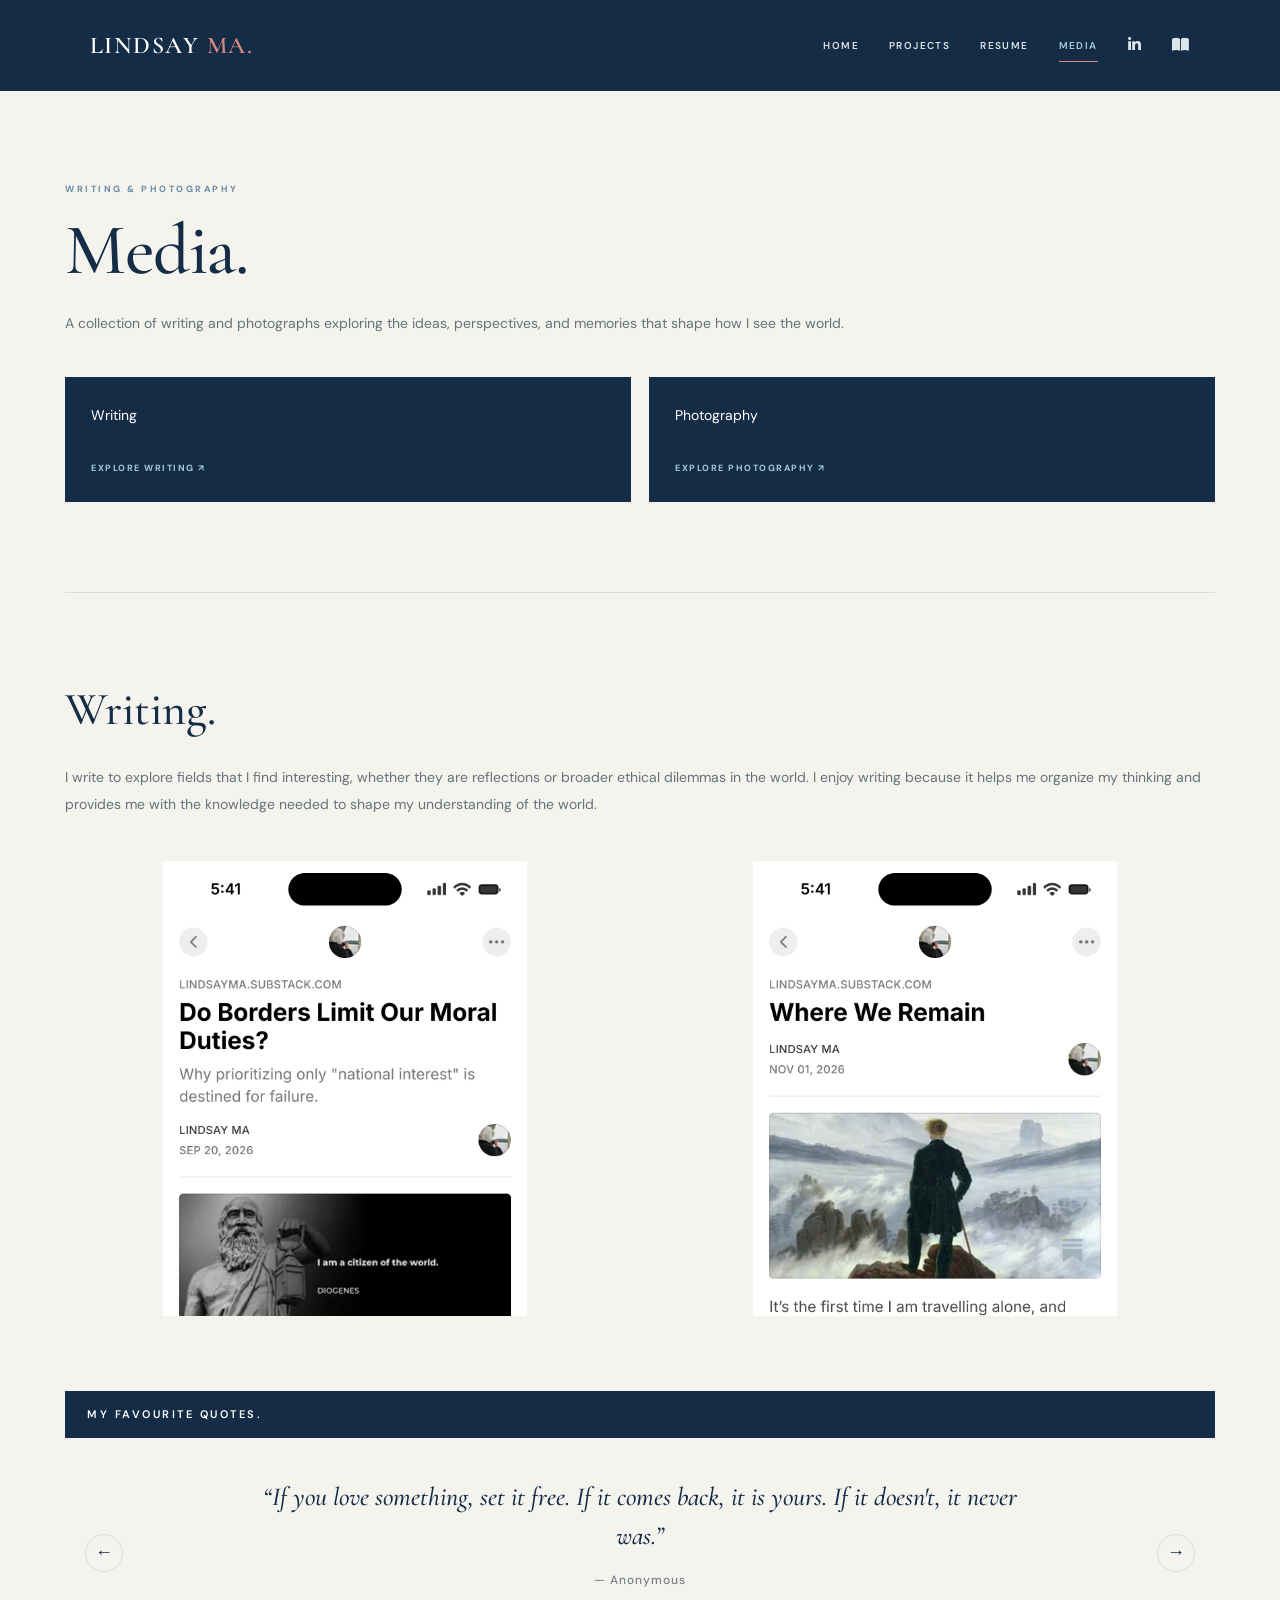
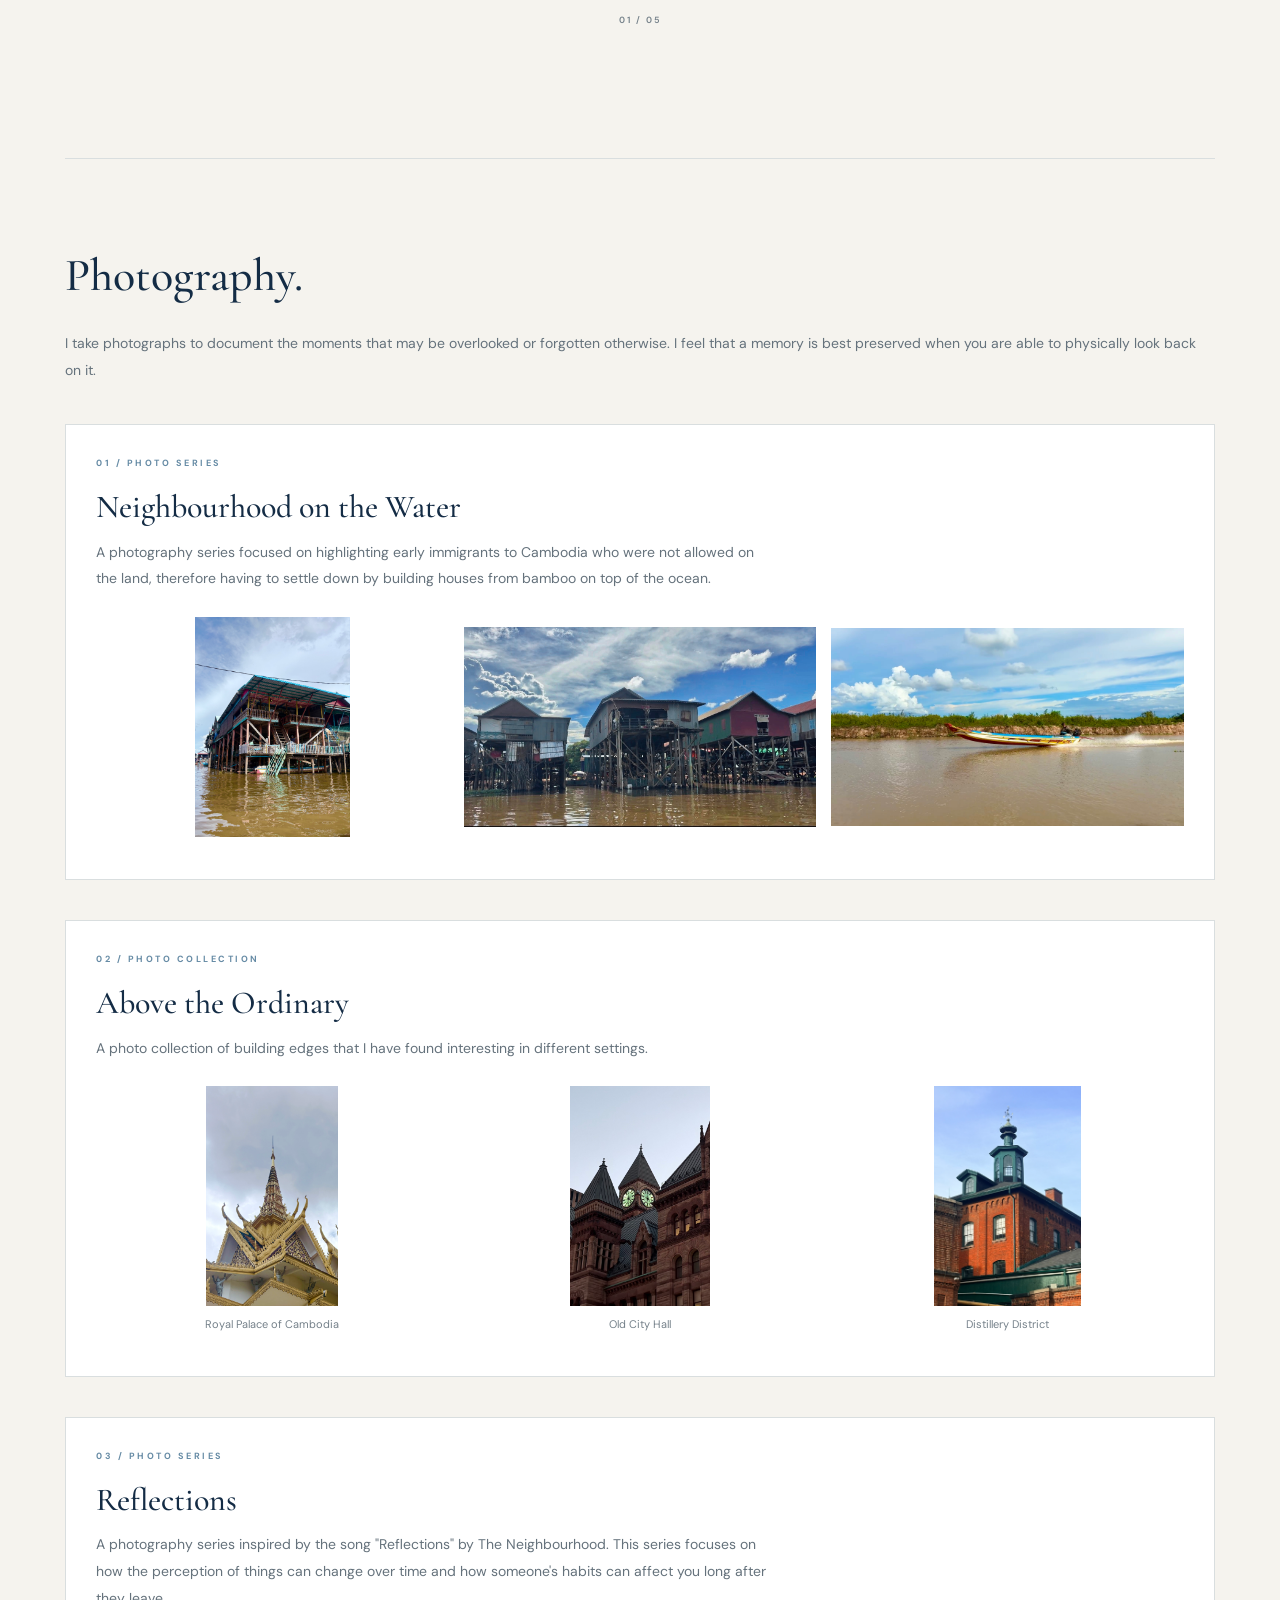
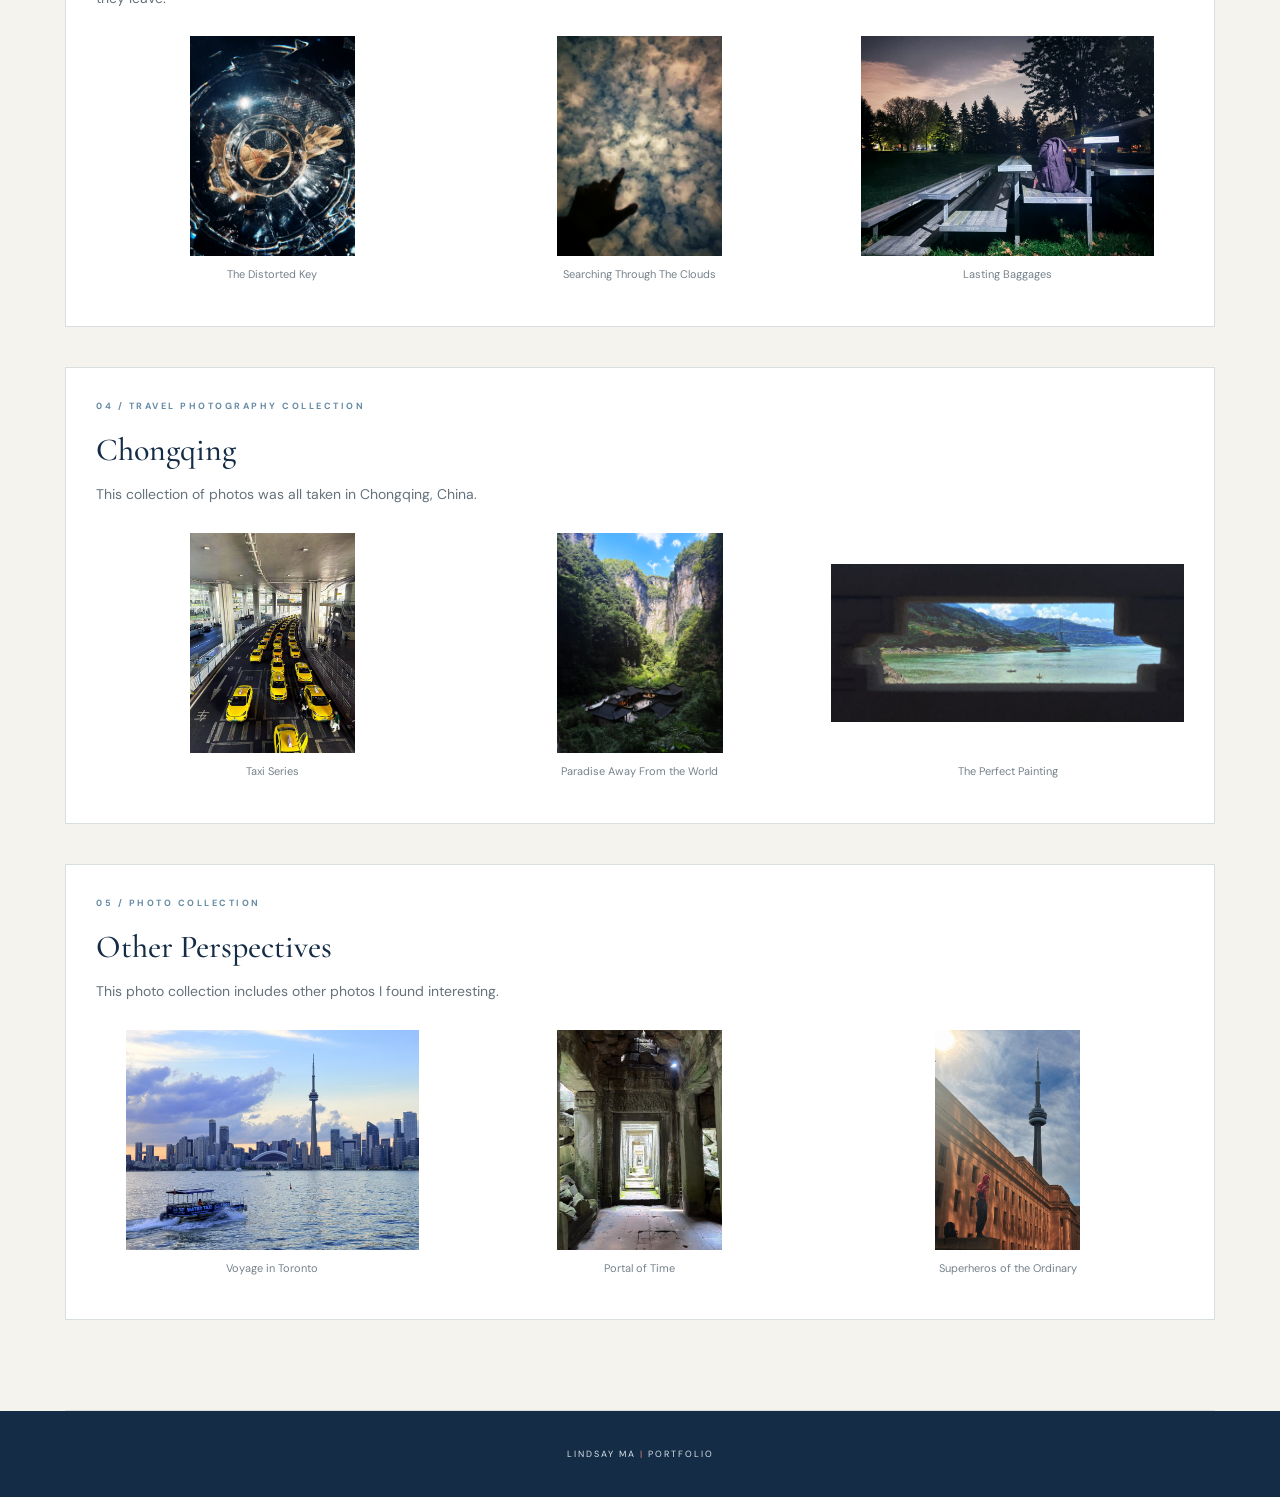
==== commit 0b40dd5b: "Update media.html" ====
--- a/media.html
+++ b/media.html
@@ -156,9 +156,8 @@
                     <p class="eyebrow">01 / PHOTO SERIES </p>
                     <h3>Neighbourhood on the Water</h3>
                     <p>
-                        A photographic exploration of life along Cambodia's
-                        waterways, centred on homes built above the water and
-                        the relationship between place, community, and privilege.
+                        A photography series focused on highlighting early immigrants to Cambodia who were not allowed on the land, 
+                        therefore having to settle down by building houses from bamboo on top of the ocean. 
                     </p>
                 </div>
 
@@ -166,7 +165,6 @@
                     <img src="image1.jpg" alt="Cambodia photograph 1">
                     <img src="image2.jpg" alt="Cambodia photograph 2">
                     <img src="image3.jpg" alt="Cambodia photograph 3">
-                    <img src="image4.jpg" alt="Cambodia photograph 4">
                 </div>
 
             </div>
@@ -178,8 +176,7 @@
                     <p class="eyebrow">02 / PHOTO COLLECTION </p>
                     <h3>Above the Ordinary</h3>
                     <p>
-                        A collection of rooftop scenes and perspectives from above,
-                        capturing the details and patterns of the surrounding landscape.
+                        A photo collection of building edges that I have found interesting in different settings.
                     </p>
                 </div>
 
@@ -210,8 +207,9 @@
                     <p class="eyebrow">03 / PHOTO SERIES </p>
                     <h3>Reflections</h3>
                     <p>
-                        An exploration of reflections, light, and the different
-                        ways familiar surroundings can be seen.
+                        A photography series inspired by the song "Reflections" by The Neighbourhood. 
+                        This series focuses on how the perception of things can change over time 
+                        and how someone's habits can affect you long after they leave.
                     </p>
                 </div>
 
@@ -247,8 +245,7 @@
                     <p class="eyebrow">04 / TRAVEL PHOTOGRAPHY COLLECTION </p>
                     <h3>Chongqing</h3>
                     <p>
-                        Photographs capturing the architecture, streets,
-                        and atmosphere of Chongqing.
+                        This collection of photos was all taken in Chongqing, China.
                     </p>
                 </div>
 
@@ -299,8 +296,7 @@
                     <p class="eyebrow">05 / PHOTO COLLECTION </p>
                     <h3>Other Perspectives</h3>
                     <p>
-                        A selection of individual photographs capturing
-                        moments, details, and scenes that caught my attention.
+                        This photo collection includes other photos I found interesting.
                     </p>
                 </div>
 
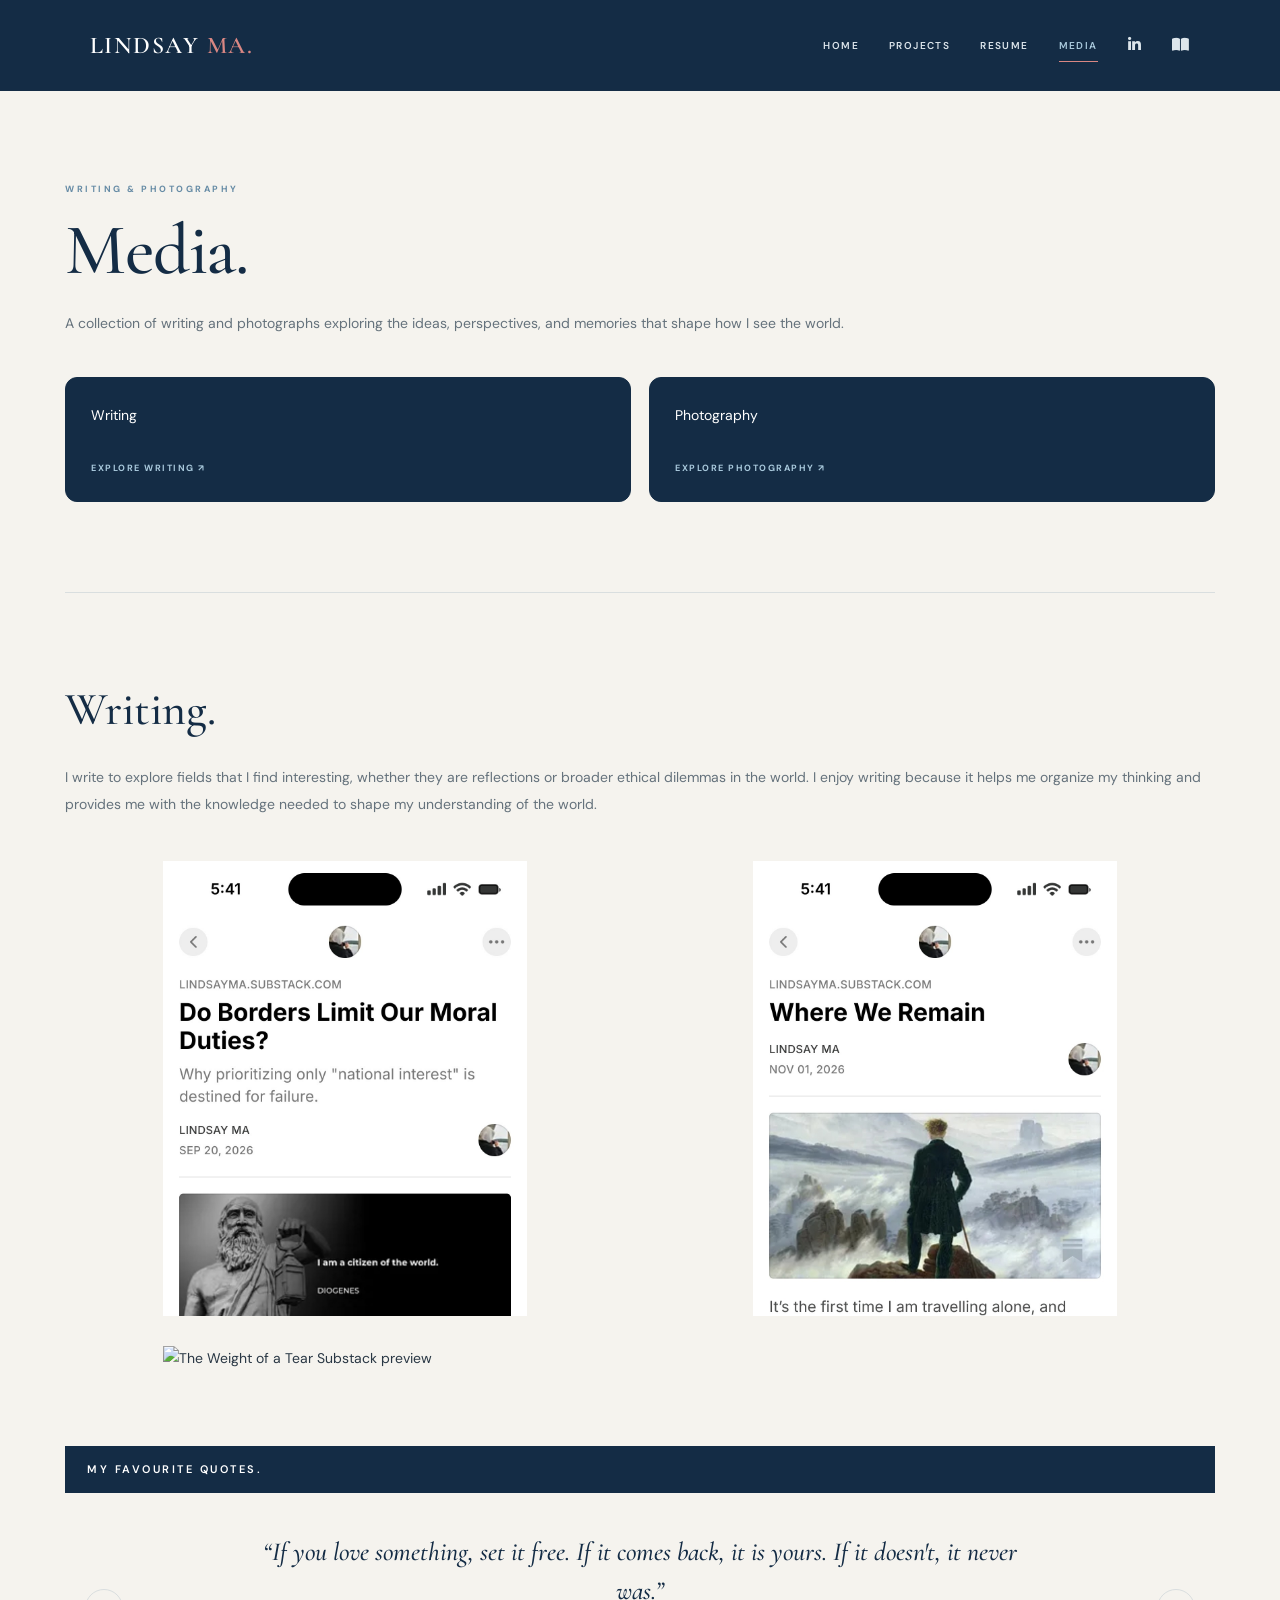
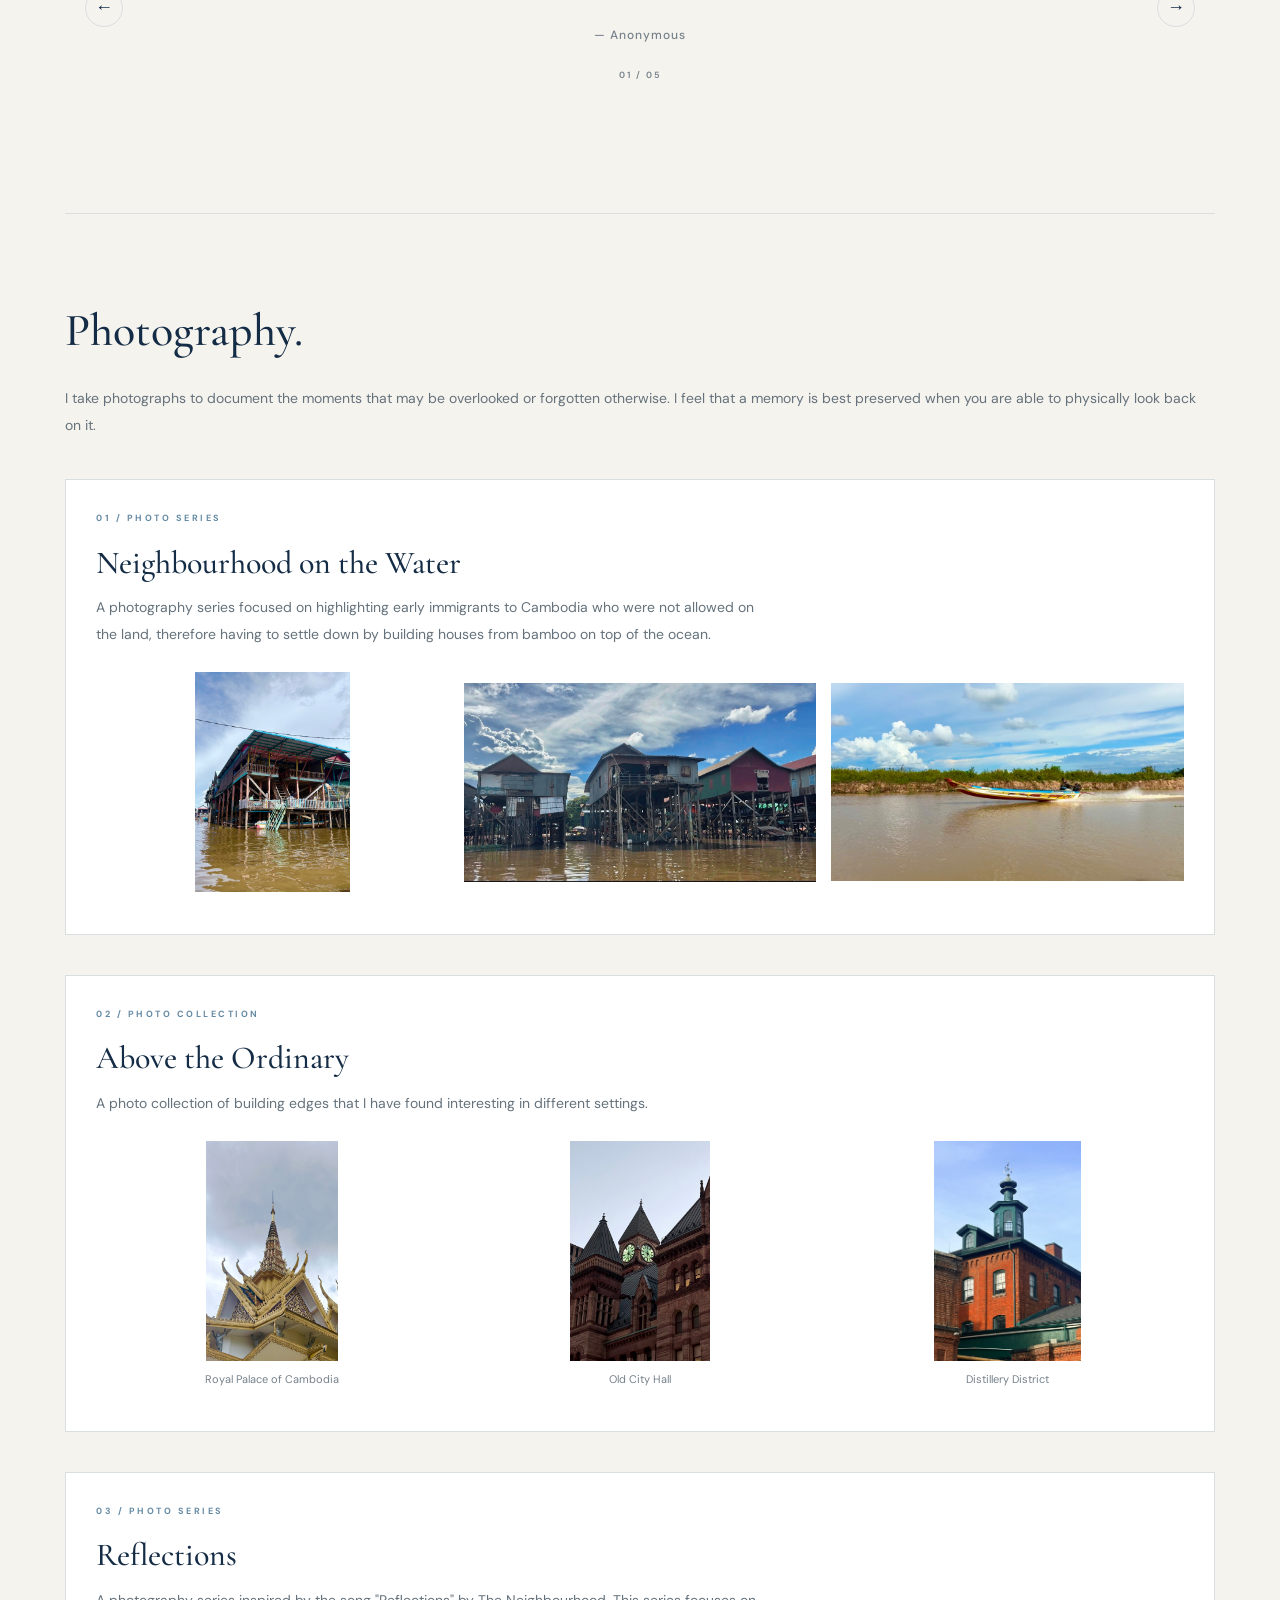
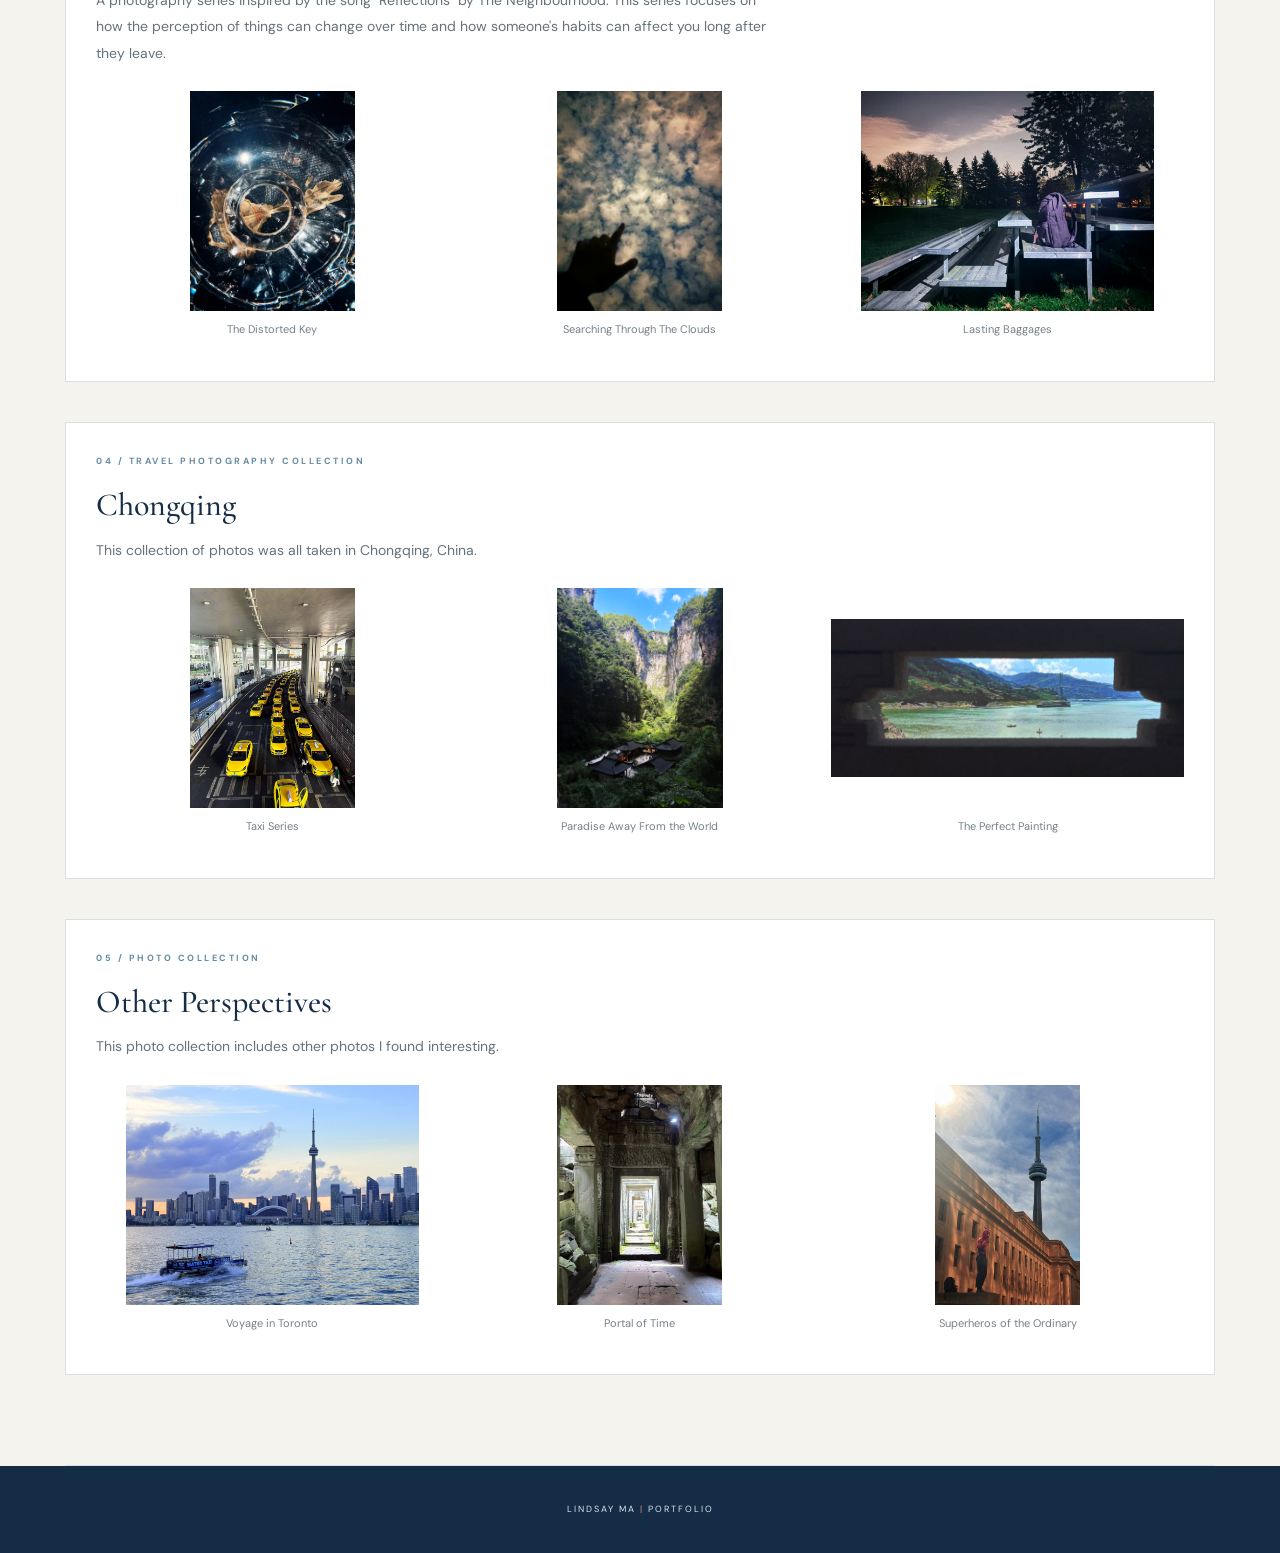
==== commit 630316cc: "Update media.html" ====
--- a/media.html
+++ b/media.html
@@ -74,27 +74,37 @@
             </p>
 
             <div class="writing-grid">
-
+            
                 <a href="https://lindsayma.substack.com/p/do-borders-limit-our-moral-duties"
                    class="writing-card"
                    target="_blank"
                    rel="noopener noreferrer">
-
+            
                     <img src="borders-preview.jpg"
                          alt="Do Borders Limit Our Moral Duties? Substack preview">
-
+            
                 </a>
-
+            
                 <a href="https://lindsayma.substack.com/p/where-we-remain"
                    class="writing-card"
                    target="_blank"
                    rel="noopener noreferrer">
-
+            
                     <img src="where-we-remain-preview.jpg"
                          alt="Where We Remain Substack preview">
-
+            
                 </a>
-
+            
+                <a href="https://substack.com/@lindsayma/note/p-226001309?utm_source=notes-share-action&r=92wahl"
+                   class="writing-card"
+                   target="_blank"
+                   rel="noopener noreferrer">
+            
+                    <img src="the-weight-of-a-tear.jpg"
+                         alt="The Weight of a Tear Substack preview">
+            
+                </a>
+            
             </div>
 
             <!-- FAVOURITE QUOTES -->
--- a/style.css
+++ b/style.css
@@ -1,4 +1,3 @@
-
 /* FONTS */
 @import url('https://fonts.googleapis.com/css2?family=Cormorant+Garamond:wght@400;500;600&family=DM+Sans:wght@400;500;600;700&display=swap');
 
@@ -599,7 +598,6 @@
     border: 1px solid var(--line);
     transition: border-color 0.2s ease;
 }
-
 .resume-item:hover,
 .resume-item[open] {
     border-color: var(--azure);
@@ -772,6 +770,7 @@
     background: var(--navy);
     color: var(--paper);
     border: 1px solid var(--navy);
+    border-radius: 12px;
     transition: background 0.25s ease,
                 border-color 0.25s ease;
 }
@@ -991,7 +990,6 @@
         height: 600px;
     }
 }
-
 /* =========================================
    SMALL PHONES
 ========================================= */
@@ -1064,10 +1062,6 @@
     .eco-instagram-button img {
         width: 38px;
         height: 38px;
-    }
-
-    .project-navigation {
-        grid-template-columns: 1fr;
     }
 
     .photo-feature-info h3 {
@@ -1278,3 +1272,206 @@
         margin-top: 25px;
     }
 }
+/* =========================================
+   YEARBOOK DESIGN
+========================================= */
+
+.yearbook-project {
+    margin-top: 65px;
+    padding-top: 45px;
+    border-top: 1px solid var(--navy);
+}
+
+.yearbook-intro {
+    width: 100%;
+    max-width: none;
+    margin-bottom: 30px;
+}
+
+.yearbook-eyebrow {
+    margin-bottom: 12px;
+    font-size: 0.75rem;
+    letter-spacing: 2px;
+    text-transform: uppercase;
+}
+
+.yearbook-intro h2 {
+    margin-bottom: 15px;
+}
+
+.yearbook-intro > p:last-child {
+    width: 100%;
+    max-width: none;
+    line-height: 1.7;
+}
+/* YEARBOOK GALLERY */
+
+.project-page .yearbook-gallery {
+    display: grid;
+    grid-template-columns: minmax(0, 2fr) minmax(0, 1fr) minmax(0, 2fr);
+    align-items: start;
+    gap: 20px;
+    width: 100%;
+    margin-top: 30px;
+}
+
+.project-page .yearbook-item {
+    min-width: 0;
+    margin: 0;
+}
+
+/* First and third: double-page spreads */
+.project-page .yearbook-item:nth-child(1) .yearbook-image,
+.project-page .yearbook-item:nth-child(3) .yearbook-image {
+    aspect-ratio: 17 / 11;
+}
+
+/* Second: single page */
+.project-page .yearbook-item:nth-child(2) .yearbook-image {
+    aspect-ratio: 8.5 / 11;
+}
+
+.project-page .yearbook-image {
+    width: 100%;
+    overflow: hidden;
+    background: transparent;
+}
+
+.project-page .yearbook-image img {
+    display: block;
+    width: 100%;
+    height: 100%;
+    object-fit: contain;
+    object-position: center;
+    border: none;
+    border-radius: 0;
+    box-shadow: none;
+}
+
+.project-page .yearbook-item figcaption {
+    display: flex;
+    flex-direction: column;
+    gap: 5px;
+    margin-top: 12px;
+}
+
+.project-page .yearbook-item figcaption strong {
+    font-weight: 600;
+}
+
+.project-page .yearbook-item figcaption span {
+    font-size: 0.8rem;
+    opacity: 0.7;
+}
+
+/* =========================================
+   PROJECTS PAGE ONLY
+========================================= */
+
+/* THREE PROJECT BUTTONS SIDE BY SIDE */
+
+.project-page .project-navigation {
+    display: grid;
+    grid-template-columns: repeat(3, minmax(0, 1fr));
+    gap: 15px;
+    width: 100%;
+}
+
+.project-page .project-nav-button {
+    min-width: 0;
+}
+
+/* FULL-WIDTH PROJECT DESCRIPTIONS */
+
+.project-page .eco-subsection {
+    display: block;
+    width: 100%;
+    max-width: none;
+}
+
+.project-page .eco-subsection > div {
+    width: 100%;
+    max-width: none;
+}
+
+.project-page .eco-subsection p,
+.project-page .entry p {
+    width: 100%;
+    max-width: none;
+}
+
+/* INVESTMENT PRESENTATION BESIDE ITS HEADING */
+
+.project-page #magna-pitch .presentation-entry {
+    display: grid;
+    grid-template-columns: 220px minmax(0, 1fr);
+    align-items: start;
+    gap: 35px;
+}
+
+.project-page #magna-pitch .presentation-entry h3 {
+    margin: 0;
+    font-size: 28px;
+}
+
+.project-page #magna-pitch .presentation-container {
+    width: 100%;
+    height: 750px;
+    background: var(--paper);
+    border: 1px solid var(--line);
+}
+
+.project-page #magna-pitch .presentation-frame {
+    display: block;
+    width: 100%;
+    height: 100%;
+    border: none;
+}
+
+/* =========================================
+   MEDIA PAGE BUTTONS
+========================================= */
+
+/* Keep Media buttons in their original two-column layout */
+
+.media-page .project-navigation {
+    grid-template-columns: repeat(2, minmax(0, 1fr));
+    gap: 18px;
+}
+
+.media-page .project-nav-button {
+    min-height: 125px;
+    padding: 25px;
+}
+
+/* =========================================
+   RESPONSIVE
+========================================= */
+
+@media (max-width: 750px) {
+
+    .project-page #magna-pitch .presentation-entry {
+        grid-template-columns: 1fr;
+        gap: 15px;
+    }
+
+    .project-page #magna-pitch .presentation-container {
+        height: 600px;
+    }
+}
+
+@media (max-width: 450px) {
+
+    .project-page .project-navigation {
+        grid-template-columns: repeat(3, minmax(0, 1fr));
+        gap: 8px;
+    }
+
+    .project-page .project-nav-button {
+        min-height: 110px;
+        padding: 12px;
+    }
+}
+.project-page #yearbook .entry {
+    border-top: none;
+}
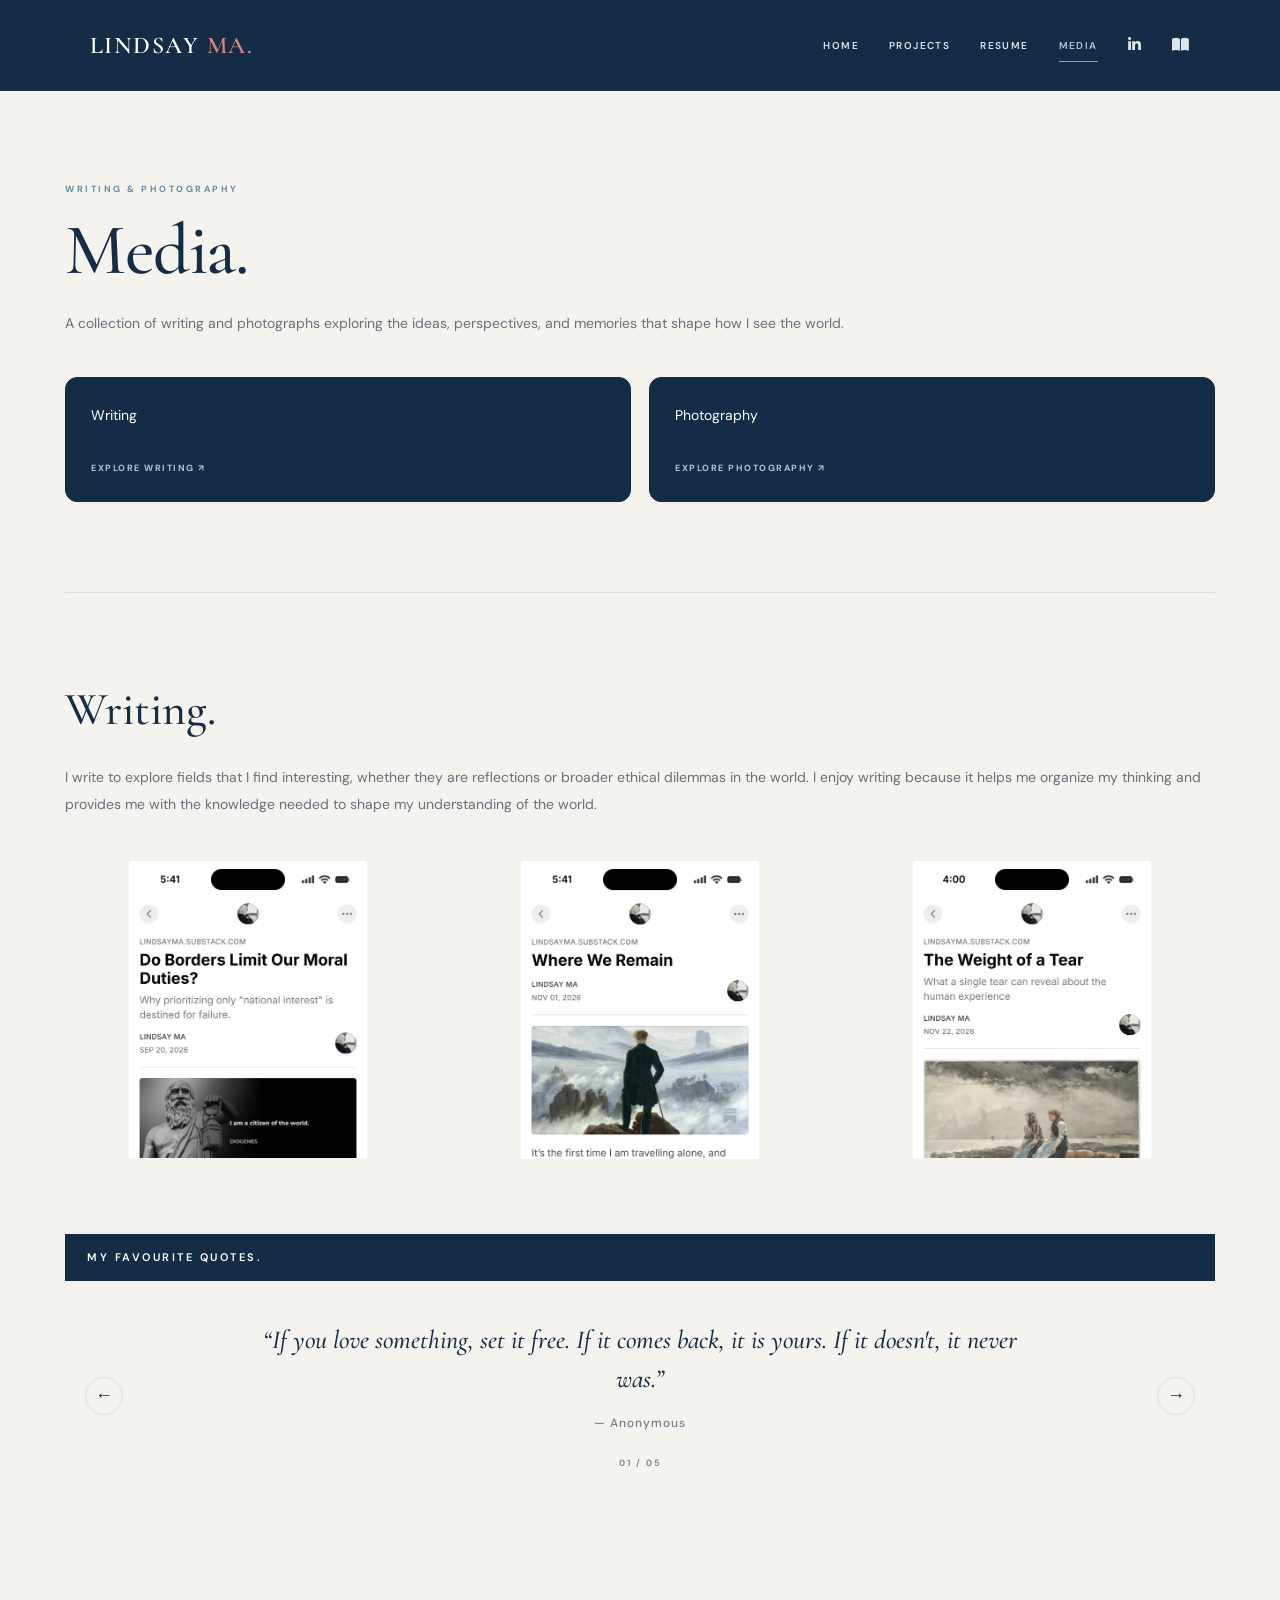
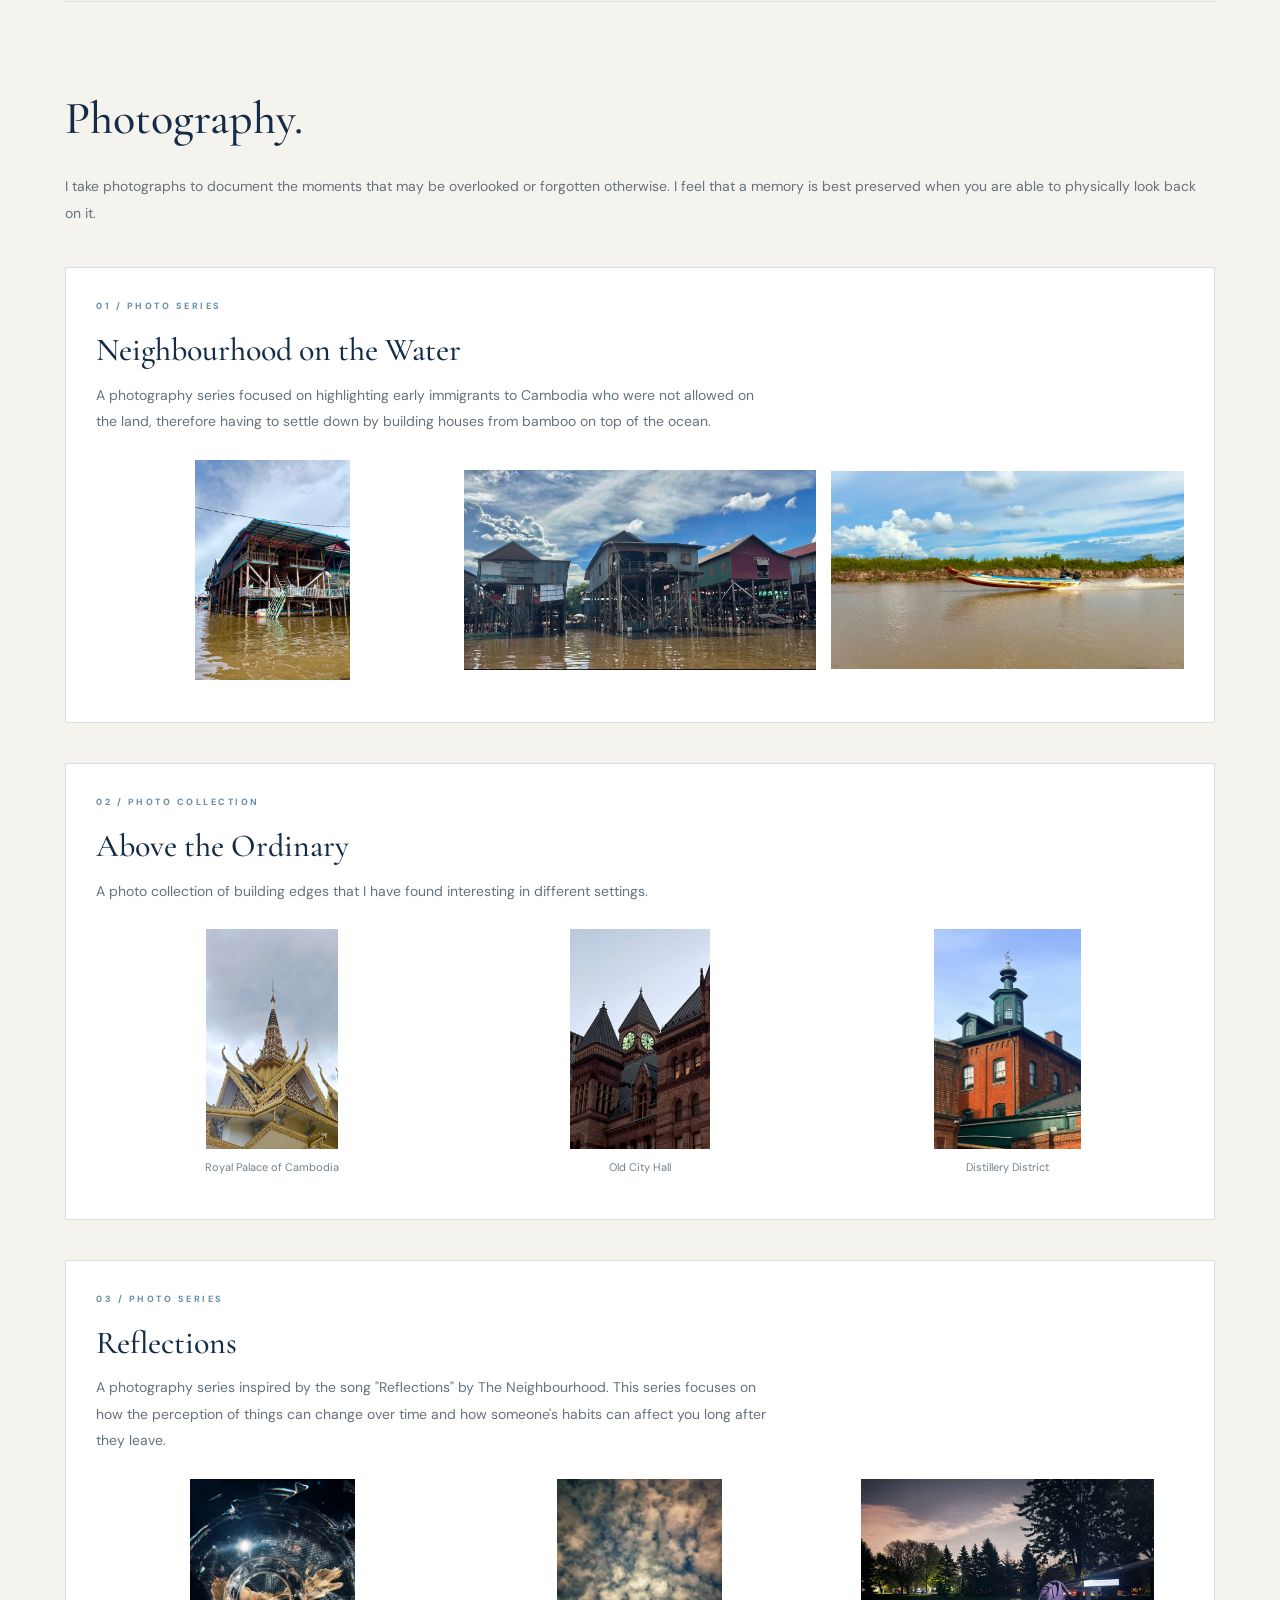
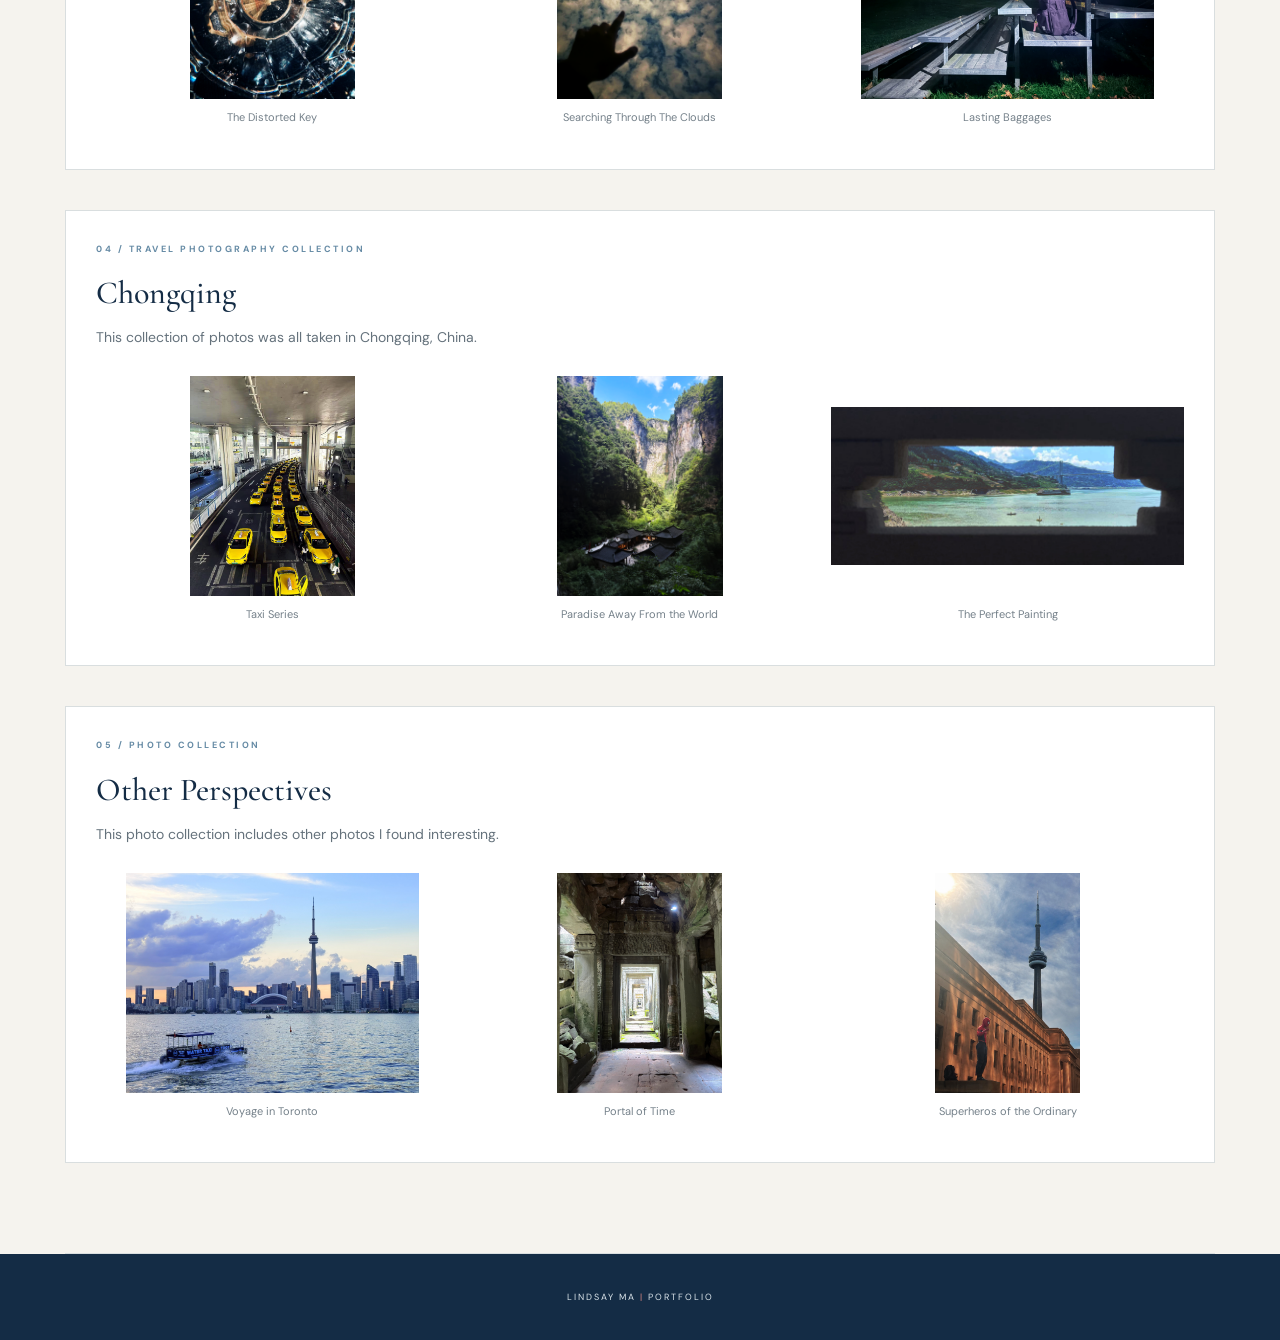
==== commit 7e247a5d: "Update media.html" ====
--- a/media.html
+++ b/media.html
@@ -95,7 +95,7 @@
             
                 </a>
             
-                <a href="https://substack.com/@lindsayma/note/p-226001309?utm_source=notes-share-action&r=92wahl"
+                <a href="https://lindsayma.substack.com/p/the-weight-of-a-tear?r=92wahl&utm_campaign=post-expanded-share&utm_medium=post%20viewer"
                    class="writing-card"
                    target="_blank"
                    rel="noopener noreferrer">
--- a/style.css
+++ b/style.css
@@ -1475,3 +1475,10 @@
 .project-page #yearbook .entry {
     border-top: none;
 }
+/* THREE SUBSTACK ARTICLES IN ONE ROW */
+.writing-grid {
+    display: grid;
+    grid-template-columns: repeat(3, minmax(0, 1fr));
+    gap: 25px;
+    width: 100%;
+}
